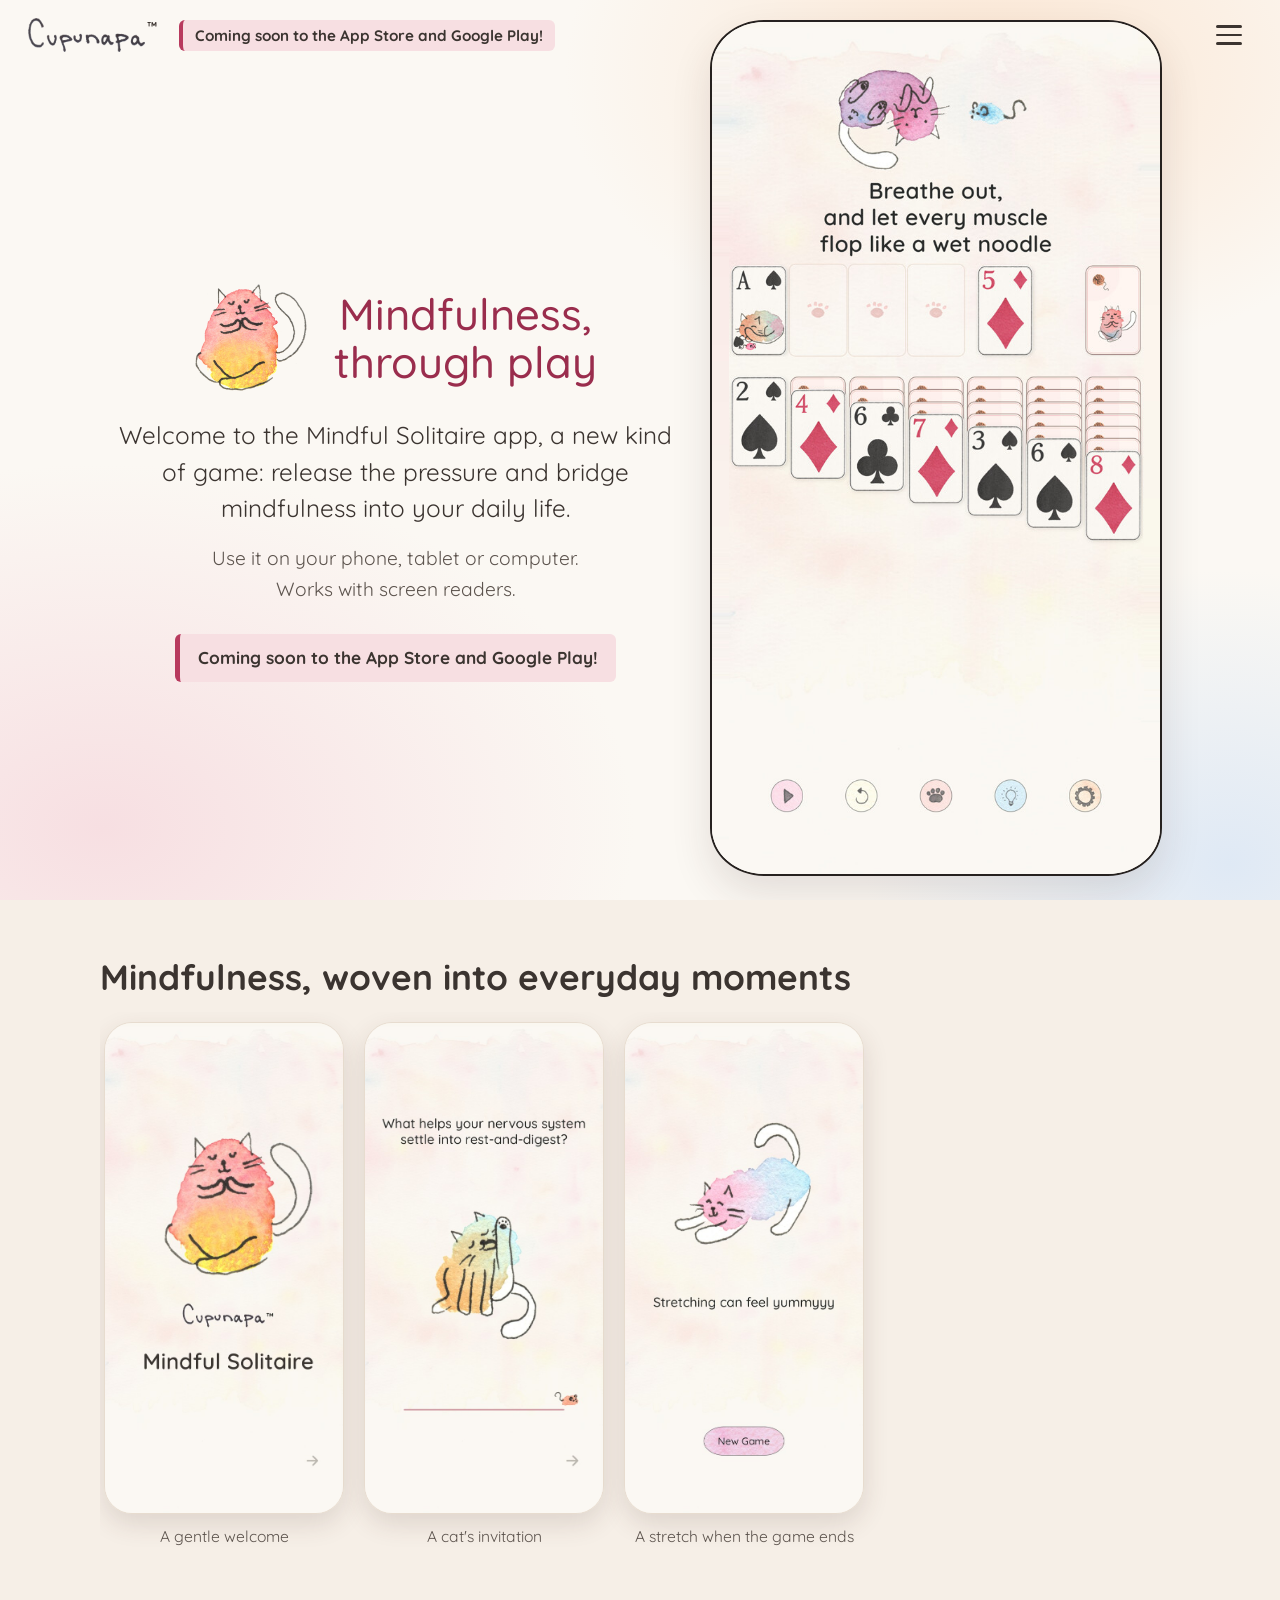
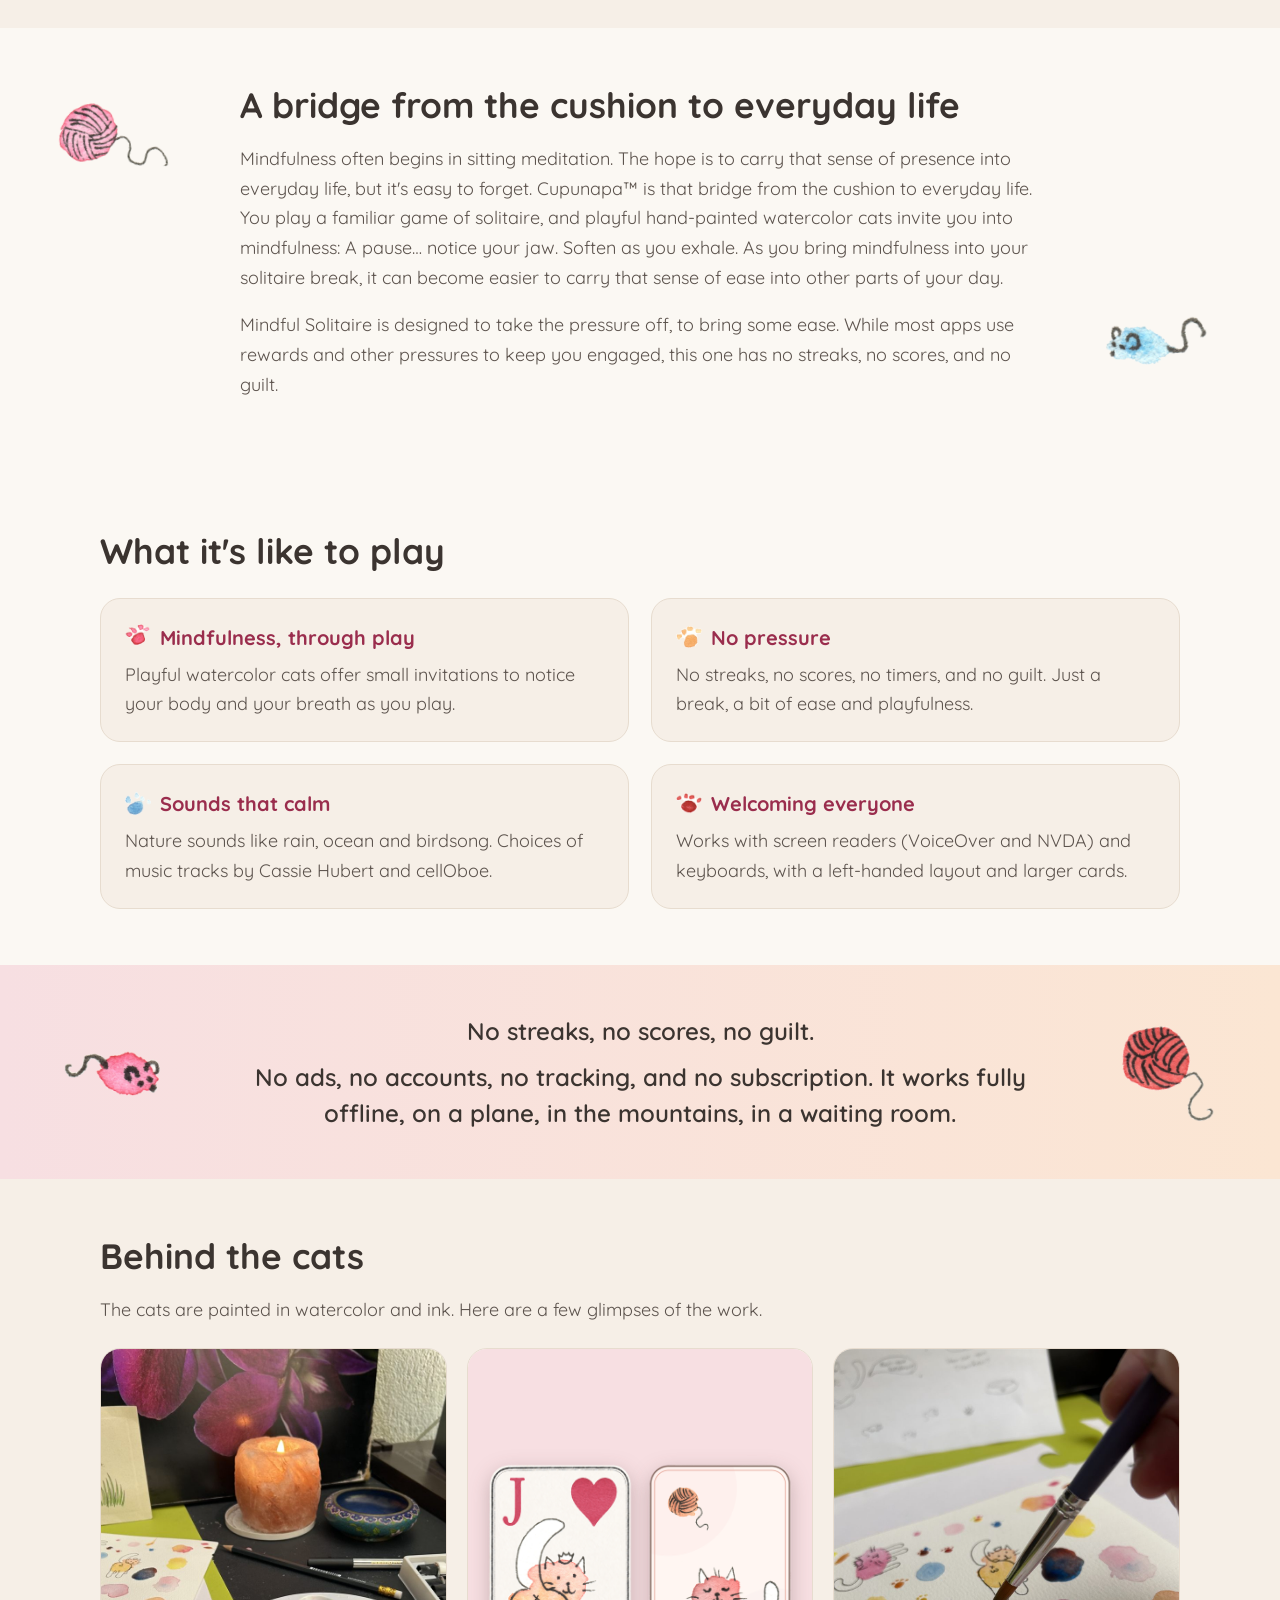
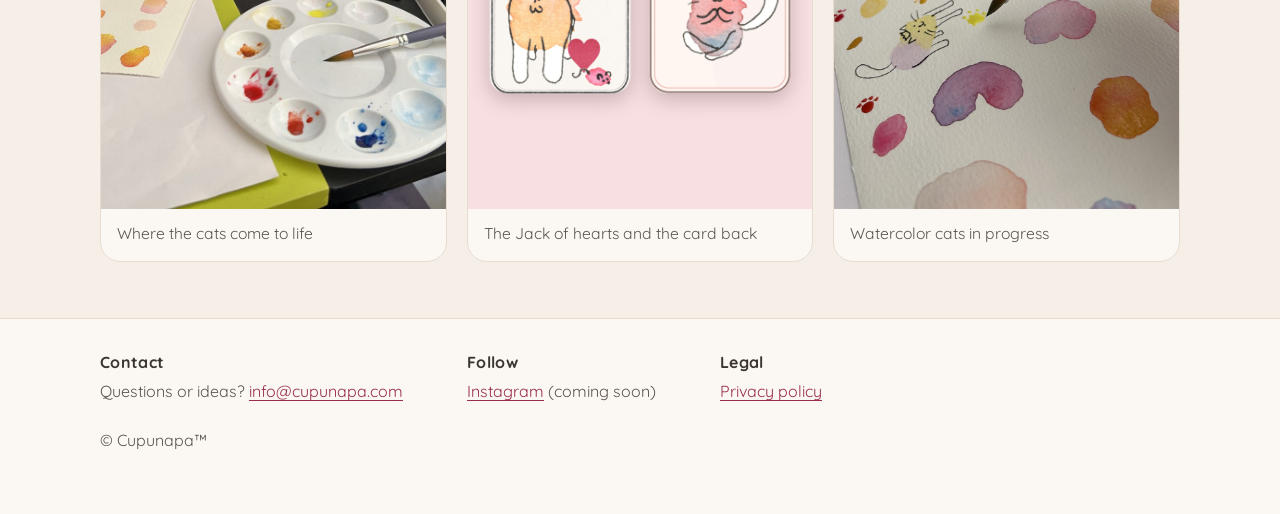
==== index.html @ 164e3d8b "Website wording: familiar solitaire, hand-painted cats, music credits (Cassie Hubert, cellOboe) Co-A" ====
<!doctype html>
<html lang="en">
<head>
<meta charset="utf-8">
<meta name="viewport" content="width=device-width, initial-scale=1">
<title>Cupunapa: Mindful Solitaire</title>
<meta name="description" content="Cupunapa is a familiar game of solitaire with no streaks, no scores, and no guilt. Playful watercolor cats invite you into a moment of mindfulness.">
<meta name="theme-color" content="#fbf8f3">
<link rel="icon" href="images/icon.png">
<link rel="stylesheet" href="style.css">
<noscript><style>.menu-btn { display: none; } .menu-panel[hidden] { display: block; position: static; box-shadow: none; border: 0; } .bar-store { opacity: 1; visibility: visible; transform: none; } .topbar { position: static; background: var(--paper); } .hero-text { padding-top: 32px; }</style></noscript>
</head>
<body>
<a class="skip" href="#main">Skip to the content</a>

<header class="topbar" id="topbar">
  <div class="bar">
    <a class="brand" href="./" aria-label="Cupunapa, home"><img src="images/logo.png" alt="" width="117" height="34"><span class="tm" aria-hidden="true">™</span></a>
    <span class="bar-store"><span class="bar-full">Coming soon to the App Store and Google Play!</span><span class="bar-short">Coming soon!</span></span>
    <div class="menu">
      <button class="menu-btn" id="menu-btn" type="button" aria-expanded="false" aria-controls="site-menu" aria-label="Menu"><span></span><span></span><span></span></button>
      <nav class="menu-panel" id="site-menu" aria-label="Main" hidden>
        <a href="./">Home</a>
        <a href="privacy.html">Privacy policy</a>
        <a href="mailto:info@cupunapa.com">Contact us</a>
        <a href="https://www.instagram.com/cupunapa">Instagram <small>(coming soon)</small></a>
      </nav>
    </div>
  </div>
</header>

<main id="main">

  <section class="hero" aria-labelledby="hero-title">
    <div class="hero-inner">
      <div class="hero-text">
        <div class="hero-title-row">
          <img class="hero-cat" src="images/hero-cat.png" width="460" height="446" alt="" aria-hidden="true">
          <h1 id="hero-title"><span class="line">Mindfulness,</span> <span class="line">through play</span></h1>
        </div>
        <p class="welcome">Welcome to the Mindful Solitaire app, a new kind of game: release the pressure and bridge mindfulness into your daily life.</p>
        <p class="also">Use it on your phone, tablet or computer.<br>Works with screen readers.</p>
        <p class="soon-note">Coming soon to the App Store and Google Play!</p>
      </div>
      <div class="hero-phone">
        <!-- decorative paw prints walking toward the phone (Dani's art); hidden on smaller screens -->
        <div class="paw-trail" aria-hidden="true">
          <img class="pw pw1" src="images/deco/paw-orange.png" alt="">
          <img class="pw pw2" src="images/deco/paw-rose.png" alt="">
          <img class="pw pw3" src="images/deco/paw-blue.png" alt="">
          <img class="pw pw4" src="images/deco/paw-yellow.png" alt="">
        </div>
        <div class="phone">
          <img src="images/screen-game.jpg" width="639" height="1216" alt="The game on a phone: a watercolor cat above the words &quot;Breathe out, and let every muscle flop like a wet noodle&quot;, with a hand of solitaire cards below.">
        </div>
      </div>
    </div>
  </section>

  <section class="shots" aria-labelledby="shots-title">
    <div class="wrap">
      <h2 id="shots-title">Mindfulness, woven into everyday moments</h2>
      <div class="shot-row" role="list">
        <figure role="listitem">
          <img src="images/screen-welcome.jpg" width="591" height="1216" loading="lazy" alt="The welcome screen: a watercolor cat sitting in a calm meditation pose above the name Cupunapa and the words Mindful Solitaire.">
          <figcaption>A gentle welcome</figcaption>
        </figure>
        <figure role="listitem">
          <img src="images/screen-invitation.jpg" width="591" height="1216" loading="lazy" alt="A watercolor cat licking its paw under the question: What helps your nervous system settle into rest-and-digest?">
          <figcaption>A cat's invitation</figcaption>
        </figure>
        <figure role="listitem">
          <img src="images/screen-stretch.jpg" width="591" height="1216" loading="lazy" alt="A watercolor cat stretching with its tail in the air, with the words: Stretching can feel yummyyy, and a New Game button.">
          <figcaption>A stretch when the game ends</figcaption>
        </figure>
      </div>
    </div>
  </section>

  <section class="bridge" aria-labelledby="bridge-title">
    <div class="wrap">
      <img class="deco deco-bridge-yarn" src="images/deco/yarn-pink.png" alt="" aria-hidden="true">
      <img class="deco deco-bridge-mouse" src="images/deco/mouse-blue.png" alt="" aria-hidden="true">
      <h2 id="bridge-title">A bridge from the cushion to everyday life</h2>
      <p>Mindfulness often begins in sitting meditation. The hope is to carry that sense of presence into everyday life, but it's easy to forget. Cupunapa™ is that bridge from the cushion to everyday life. You play a familiar game of solitaire, and playful hand-painted watercolor cats invite you into mindfulness: A pause… notice your jaw. Soften as you exhale. As you bring mindfulness into your solitaire break, it can become easier to carry that sense of ease into other parts of your day.</p>
      <p>Mindful Solitaire is designed to take the pressure off, to bring some ease. While most apps use rewards and other pressures to keep you engaged, this one has no streaks, no scores, and no guilt.</p>
    </div>
  </section>

  <section aria-labelledby="features-title">
    <div class="wrap">
      <h2 id="features-title">What it's like to play</h2>
      <div class="features">
        <div class="feature">
          <h3>Mindfulness, through play</h3>
          <p>Playful watercolor cats offer small invitations to notice your body and your breath as you play.</p>
        </div>
        <div class="feature">
          <h3>No pressure</h3>
          <p>No streaks, no scores, no timers, and no guilt. Just a break, a bit of ease and playfulness.</p>
        </div>
        <div class="feature">
          <h3>Sounds that calm</h3>
          <!-- Dani (2026-10-27): all three musicians have said yes IN WRITING to being named, so the names show; links to their bios come when the bio pages are built. -->
          <p>Nature sounds like rain, ocean and birdsong. Choices of music tracks by Cassie Hubert and cellOboe.</p>
        </div>
        <div class="feature">
          <h3>Welcoming everyone</h3>
          <p>Works with screen readers (VoiceOver and NVDA) and keyboards, with a left-handed layout and larger cards.</p>
        </div>
      </div>
    </div>
  </section>

  <!-- DRAFT for Dani's approval: Dani's own list from 2026-09-30 ("no ads, accounts, tracking or subscription. It works fully offline, on a plane, in the mountains, in a waiting room.") -->
  <section class="perks" aria-label="What you will not find">
    <img class="deco deco-perks-mouse" src="images/deco/mouse-pink.png" alt="" aria-hidden="true">
    <img class="deco deco-perks-yarn" src="images/deco/yarn-red.png" alt="" aria-hidden="true">
    <p class="perks-first">No streaks, no scores, no guilt.</p>
    <p>No ads, no accounts, no tracking, and no subscription. It works fully offline, on a plane, in the mountains, in a waiting room.</p>
  </section>

  <!-- REVIEWS: Dani decided (2026-10-27) to wait until AFTER the app launches; reviews before launch would feel odd. Keep this commented out until then. When added: exact quotes + the credit line each person chose.
       Template (do NOT publish placeholder text):
  <section class="reviews" aria-labelledby="reviews-title">
    <div class="wrap">
      <h2 id="reviews-title">What players are saying</h2>
      <figure><blockquote><p>EXACT QUOTE</p></blockquote><figcaption>CREDIT AS THE PERSON CHOSE</figcaption></figure>
    </div>
  </section>
  -->

  <section class="gallery" aria-labelledby="gallery-title">
    <div class="wrap">
      <h2 id="gallery-title">Behind the cats</h2>
      <p class="lead">The cats are painted in watercolor and ink. Here are a few glimpses of the work.</p>
      <div class="gallery-grid">
        <figure>
          <img src="images/painting-table.jpg" width="1400" height="1050" loading="lazy" alt="A painting table with a lit salt-crystal candle, a paint palette, tubes of watercolor, and a painted sheet of cats and swatches.">
          <figcaption>Where the cats come to life</figcaption>
        </figure>
        <figure>
          <div class="cards-pair">
            <img src="images/jack-of-hearts.png" width="640" height="1019" loading="lazy" alt="The Jack of hearts: a cat wearing a small crown, seen from behind, with a mouse and a heart.">
            <img src="images/card-back.png" width="640" height="1019" loading="lazy" alt="The back of the cards: a cat meditating beside a ball of yarn.">
          </div>
          <figcaption>The Jack of hearts and the card back</figcaption>
        </figure>
        <figure>
          <img src="images/painting-brush.jpg" width="1000" height="1333" loading="lazy" alt="A hand holding a paintbrush over a sheet of watercolor paper with colorful paint swatches and small ink-drawn cats.">
          <figcaption>Watercolor cats in progress</figcaption>
        </figure>
      </div>
    </div>
  </section>

</main>

<footer>
  <div class="wrap">
    <div class="cols">
      <div>
        <h2>Contact</h2>
        <ul><li>Questions or ideas? <a href="mailto:info@cupunapa.com">info@cupunapa.com</a></li></ul>
      </div>
      <div>
        <h2>Follow</h2>
        <ul><li><a href="https://www.instagram.com/cupunapa">Instagram</a> (coming soon)</li></ul>
      </div>
      <div>
        <h2>Legal</h2>
        <ul><li><a href="privacy.html">Privacy policy</a></li></ul>
      </div>
    </div>
    <p>© Cupunapa™</p>
  </div>
</footer>

<script src="site.js"></script>
</body>
</html>
---- style.css ----
/* Cupunapa website - soft watercolor look, matches the game (Quicksand, cream paper, rose accents). */
@font-face { font-family: "Quicksand"; src: url("fonts/quicksand-latin.woff2") format("woff2"); font-weight: 300 700; font-display: swap; }

:root {
  --paper: #fbf8f3;
  --paper-2: #f6efe7;
  --ink: #3b3430;
  --ink-soft: #5d544e;
  --rose: #b83a5e;
  --rose-deep: #9a2d4d;
  --blush: #f7dfe2;
  --peach: #fbe6d3;
  --sky: #dfe9f5;
  --line: #e7dccf;
  --bezel: #26211f;
}
@media (prefers-color-scheme: dark) {
  :root {
    --paper: #231f1d;
    --paper-2: #2c2724;
    --ink: #f3ebe4;
    --ink-soft: #cfc3b9;
    --rose: #f08aa6;
    --rose-deep: #f6a9bd;
    --blush: #3a2a2f;
    --peach: #3a2f27;
    --sky: #26303c;
    --line: #443b36;
    --bezel: #0f0d0c;
  }
}

* { box-sizing: border-box; }
html { scroll-behavior: smooth; }
body {
  margin: 0; background: var(--paper); color: var(--ink);
  font-family: "Quicksand", system-ui, -apple-system, "Segoe UI", sans-serif;
  font-size: 1.125rem; line-height: 1.65;
}
img { max-width: 100%; height: auto; display: block; }
a { color: var(--rose-deep); text-underline-offset: 3px; }
a:hover { color: var(--rose); }
:focus-visible { outline: 3px solid var(--rose); outline-offset: 3px; border-radius: 6px; }

.skip { position: absolute; left: -999px; top: 8px; background: var(--ink); color: var(--paper); padding: 8px 14px; border-radius: 8px; z-index: 40; }
.skip:focus { left: 8px; }

.wrap { width: min(1080px, 100% - 32px); margin-inline: auto; }

/* ---------- top bar: transparent at first, cream once the page is scrolled or the menu is open ---------- */
.topbar { position: fixed; inset: 0 0 auto 0; z-index: 30; background: transparent; border-bottom: 1px solid transparent; transition: background-color .25s ease, border-color .25s ease; }
.topbar.solid { background: var(--paper); border-bottom-color: var(--line); }
.topbar .bar { display: flex; align-items: center; gap: 14px; width: calc(100% - 56px); margin-inline: auto; padding: 12px 0; }   /* full width: the logo sits in the top-left corner and the menu in the top-right corner, like Lake */
.brand { display: inline-flex; align-items: flex-start; gap: 2px; text-decoration: none; color: var(--ink); }
.brand img { height: 34px; width: auto; }
.brand .tm { font-size: .8rem; line-height: 1; margin-top: 2px; font-weight: 600; }
@media (prefers-color-scheme: dark) { .brand img { filter: invert(1) brightness(1.15); } }

/* the "App Store" note that appears next to the logo once someone scrolls. A plain label (not a button) until launch,
   then it becomes the real App Store link. Soft rose background, dark readable text, square-ish corners, no hover. */
.bar-store { margin-left: 8px; padding: 6px 12px; border-radius: 6px; border-left: 4px solid var(--rose); background: var(--blush); color: var(--ink); font-size: .95rem; font-weight: 700; line-height: 1.25; white-space: nowrap; cursor: default; opacity: 0; visibility: hidden; transform: translateY(-4px); transition: opacity .25s ease, transform .25s ease, visibility .25s; }
.topbar.scrolled .bar-store { opacity: 1; visibility: visible; transform: none; }

/* three-lines menu, top right */
.menu { margin-left: auto; position: relative; }
.menu-btn { width: 46px; height: 46px; border: 0; border-radius: 12px; background: transparent; color: var(--ink); cursor: pointer; display: grid; place-content: center; gap: 6px; }
.menu-btn:hover { background: var(--blush); }
.menu-btn span { display: block; width: 26px; height: 2.5px; border-radius: 2px; background: currentColor; transition: transform .2s ease, opacity .2s ease; }
.menu-btn[aria-expanded="true"] span:nth-child(1) { transform: translateY(8.5px) rotate(45deg); }
.menu-btn[aria-expanded="true"] span:nth-child(2) { opacity: 0; }
.menu-btn[aria-expanded="true"] span:nth-child(3) { transform: translateY(-8.5px) rotate(-45deg); }
.menu-panel { position: absolute; right: 0; top: calc(100% + 8px); min-width: 230px; background: var(--paper); border: 1px solid var(--line); border-radius: 16px; padding: 8px; box-shadow: 0 14px 34px rgba(60, 40, 30, .18); }
.menu-panel[hidden] { display: none; }
.menu-panel a { display: block; padding: 10px 14px; border-radius: 10px; color: var(--ink); text-decoration: none; font-weight: 600; }
.menu-panel a:hover { background: var(--blush); }
.menu-panel a small { font-weight: 500; color: var(--ink-soft); }

/* ---------- hero: fills the first screen; the tall phone runs off the bottom edge ---------- */
.hero { position: relative; height: 100vh; height: 100svh; min-height: 640px; overflow: hidden; padding: 0;
  background:
    radial-gradient(620px 420px at 78% 8%, var(--peach), transparent 70%),
    radial-gradient(760px 520px at 8% 92%, var(--blush), transparent 70%),
    radial-gradient(520px 420px at 96% 96%, var(--sky), transparent 70%),
    var(--paper); }
/* the text + phone group sits nearer the middle of the page (Dani 2026-10-27: the text felt squashed to the left edge); the phone is centred in the space to the right of the text */
/* Layout (Dani 2026-10-27: a big blank spot in the middle; phone too close to the menu): the text column is WIDER and fixed; the grid ends exactly at the left edge of the three-lines menu button (28px page margin + 46px button = 74px), and the phone is centred in the leftover space, so it is evenly centred between the end of the text and the menu. */
/* Dani 2026-10-27: only 1 cm between the text and the phone, and the pair pushed to the middle with EQUAL space to the left and right edges of the page (flex + justify-content:center). 80px of side padding keeps the phone clear of the menu button. The text column hugs its words (fit-content) so the 1 cm is measured from the visible text. */
.hero-inner { height: 100%; display: flex; justify-content: center; align-items: flex-start; gap: 1cm; padding-inline: 92px; }
.hero-text { align-self: center; padding: 120px 0 56px; width: fit-content; max-width: clamp(380px, 44vw, 700px); flex: 0 1 auto; text-align: center; }
.hero h1 { font-size: clamp(1.8rem, 3.4vw, 3.7rem); line-height: 1.1; margin: 0; font-weight: 500; letter-spacing: 0; color: var(--rose-deep); }
.hero h1 .line { display: block; }
.hero .welcome { font-size: clamp(1.2rem, 1.9vw, 1.7rem); line-height: 1.5; color: var(--ink); margin: 0 0 16px; }
.hero .also { font-size: clamp(1.1rem, 1.5vw, 1.4rem); color: var(--ink-soft); margin: 0 0 28px; }
/* "Coming soon": a label, not a button (same rose family, but dark readable text, a rose bar on the left, square-ish corners, no hover) */
.soon-note { display: inline-block; margin: 0; padding: 12px 18px; border-radius: 6px; border-left: 5px solid var(--rose); background: var(--blush); color: var(--ink); font-size: 1.08rem; font-weight: 700; line-height: 1.4; cursor: default; }

/* phone frame */
/* the WHOLE phone (border and all) sits about half a centimetre (20px) from the top of the screen: its width is worked out from the screen height so it never gets cut off (the screenshots have their status bar cropped off, so a phone frame is about 1.98x as tall as wide) */
.hero-phone { padding-top: 20px; flex: none; }
/* Dani 2026-10-28: calmer - the thick black phone bezel is now just a THIN black line (2px) around the screenshot, with a soft light shadow. The hero screenshot is 639x1216 (ratio 1.903; it has 24px of extra background on each side so the cards have breathing room), so width = (screen height - 48px) / 2.0575 + 4px of border. */
.phone { width: min(540px, calc((100vh - 48px) / 1.903 + 4px), 40vw); width: min(540px, calc((100svh - 48px) / 1.903 + 4px), 40vw); border: 2px solid var(--bezel); border-radius: 12% / 5.6%; overflow: hidden; background: var(--paper); box-shadow: 0 18px 40px rgba(60, 35, 30, .12); }
.phone img { display: block; width: 100%; height: auto; border-radius: 0; background: var(--paper); }

/* bridge section: heading + the two description paragraphs */
.bridge .wrap { max-width: 800px; }
.bridge p { color: var(--ink-soft); }

/* the "no ads, no accounts..." band */
.perks { padding: 40px 0; background: linear-gradient(90deg, var(--blush), var(--peach)); }
.perks p { margin: 0; max-width: 920px; margin-inline: auto; padding-inline: 16px; text-align: center; font-size: clamp(1.15rem, 2.2vw, 1.5rem); line-height: 1.5; font-weight: 600; color: var(--ink); }

section { padding: 56px 0; }
h2 { font-size: clamp(1.6rem, 3.4vw, 2.2rem); line-height: 1.2; margin: 0 0 14px; }
.lead { color: var(--ink-soft); max-width: 62ch; }

/* screenshot row */
.shots { background: var(--paper-2); }
.shot-row { display: flex; gap: 20px; overflow-x: auto; padding: 10px 4px 22px; scroll-snap-type: x mandatory; }
.shot-row figure { margin: 0; flex: 0 0 auto; width: min(240px, 62vw); scroll-snap-align: start; }
.shot-row img { border-radius: 28px; border: 1px solid var(--line); box-shadow: 0 10px 26px rgba(80, 50, 40, .14); }
.shot-row figcaption { margin-top: 10px; font-size: .98rem; color: var(--ink-soft); text-align: center; }

/* feature blocks */
.features { display: grid; grid-template-columns: repeat(2, 1fr); gap: 22px; margin-top: 26px; }
.feature { background: var(--paper-2); border: 1px solid var(--line); border-radius: 20px; padding: 22px 24px; }
.feature h3 { margin: 0 0 6px; font-size: 1.25rem; color: var(--rose-deep); }
.feature p { margin: 0; color: var(--ink-soft); }

/* art gallery */
.gallery { background: var(--paper-2); }
.gallery-grid { display: grid; grid-template-columns: repeat(3, 1fr); gap: 20px; margin-top: 24px; align-items: stretch; }
.gallery-grid figure { margin: 0; border-radius: 20px; overflow: hidden; border: 1px solid var(--line); background: var(--paper); display: flex; flex-direction: column; }
.gallery-grid img { width: 100%; height: 100%; object-fit: cover; flex: 1; min-height: 0; }
.gallery-grid .cards-pair { display: flex; gap: 12px; align-items: center; justify-content: center; padding: 18px; flex: 1; background: var(--blush); }
.gallery-grid .cards-pair img { width: 46%; height: auto; border-radius: 0; filter: drop-shadow(0 6px 10px rgba(60, 30, 30, .25)); }
.gallery-grid figcaption { padding: 12px 16px 14px; font-size: .98rem; color: var(--ink-soft); }

/* footer */
footer { border-top: 1px solid var(--line); padding: 34px 0 44px; font-size: 1rem; color: var(--ink-soft); }
footer .cols { display: flex; flex-wrap: wrap; gap: 32px 64px; margin-bottom: 20px; }
footer h2 { font-size: 1rem; margin: 0 0 6px; color: var(--ink); letter-spacing: .02em; }
footer ul { list-style: none; margin: 0; padding: 0; }
footer li { margin: 3px 0; }

/* privacy page */
.doc { max-width: 760px; padding: 110px 0 64px; }
.doc h1 { font-size: clamp(2rem, 4.5vw, 2.7rem); margin: 0 0 4px; line-height: 1.15; }
.doc h2 { font-size: 1.35rem; margin: 30px 0 8px; color: var(--rose-deep); }
.doc p, .doc li { color: var(--ink-soft); }
.doc ul { padding-left: 1.2em; }
.doc .updated { color: var(--ink-soft); margin: 0 0 20px; }
.doc .short { background: var(--blush); border-radius: 16px; padding: 14px 20px; color: var(--ink); }

@media (max-width: 920px) {
  .hero { height: auto; min-height: 100vh; min-height: 100svh; }
  .hero-inner { display: block; padding-inline: 0; margin: 0 24px; height: auto; }
  .hero-text { padding: 96px 0 28px; width: auto; max-width: none; }
  .hero-phone { padding: 0 0 32px; display: flex; justify-content: center; }
  .phone { width: min(300px, 78vw); }
  .features { grid-template-columns: 1fr; }
  .gallery-grid { grid-template-columns: 1fr; }
  .gallery-grid > figure > img { max-height: 380px; }
  section { padding: 40px 0; }
}
@media (max-width: 520px) {
  .bar-store { font-size: .82rem; padding: 6px 10px; }
  .brand img { height: 30px; }
}
@media (prefers-reduced-motion: reduce) {
  html { scroll-behavior: auto; }
  .topbar, .bar-store, .menu-btn span { transition: none; }
}

/* ---------- decorations: Dani's own paw / mouse / yarn art, placed in the EMPTY spaces (never over text; hidden where there is no room) ---------- */
main, footer { overflow-x: clip; }
.deco { position: absolute; pointer-events: none; user-select: none; height: auto; }
@media (prefers-color-scheme: dark) { .deco, .pw { opacity: .88; } }

/* hero: paw prints walking toward the phone, in the gap between the text and the phone */
.hero-phone { position: relative; }
.paw-trail { position: absolute; left: 100%; margin-left: 16px; top: 22%; bottom: 14%; width: 84px; pointer-events: none; }   /* moved to the RIGHT of the phone: the gap on its left is now only 1 cm, so the paws walk in the open space beside the phone's right edge */
.pw { position: absolute; width: 42px; height: auto; user-select: none; }
.pw1 { left: 4px;  top: 78%; transform: rotate(-18deg); }
.pw2 { left: 40px; top: 58%; transform: rotate(-8deg); }
.pw3 { left: 2px;  top: 38%; transform: rotate(-22deg); }
.pw4 { left: 38px; top: 18%; transform: rotate(-6deg); }
@media (max-width: 1360px) { .paw-trail { display: none; } }

/* bridge section: a yarn ball on the left and a mouse on the right, in the side margins */
.bridge .wrap { position: relative; }
.deco-bridge-yarn  { width: 120px; left: -190px;  top: 8px;     transform: rotate(-8deg); }
.deco-bridge-mouse { width: 120px; right: -185px; bottom: 24px; transform: scaleX(-1) rotate(4deg); }
@media (max-width: 1260px) { .deco-bridge-yarn, .deco-bridge-mouse { display: none; } }

/* feature cards: a different paw print beside each title */
.feature h3::before { content: ""; display: inline-block; width: 26px; height: 26px; margin-right: 9px; vertical-align: -5px; background-position: center; background-size: contain; background-repeat: no-repeat; }
.feature:nth-child(1) h3::before { background-image: url("images/deco/paw-rose.png"); }
.feature:nth-child(2) h3::before { background-image: url("images/deco/paw-orange.png"); }
.feature:nth-child(3) h3::before { background-image: url("images/deco/paw-blue.png"); }
.feature:nth-child(4) h3::before { background-image: url("images/deco/paw-red.png"); }

/* the "no ads, no accounts..." band: a mouse on the left chasing a ball of yarn on the right, text in the middle */
.perks { position: relative; overflow: hidden; padding: 48px 0; }
.deco-perks-mouse { width: 112px; left: 5%;  top: 50%; transform: translateY(-50%); }
.deco-perks-yarn  { width: 120px; right: 4%; top: 50%; transform: translateY(-50%) rotate(8deg); }
@media (max-width: 960px) { .deco-perks-mouse, .deco-perks-yarn { display: none; } }

footer .wrap { position: relative; }

/* privacy page: a yarn ball by the title and a mouse near the end (wide screens only) */
.doc { position: relative; }
.doc { overflow-x: visible; }   /* the privacy page's main IS the narrow column, so its decorations must be allowed to sit in the side margins */
/* keep the "no ads..." sentence clear of the mouse and the yarn on mid-size screens */
@media (min-width: 961px) { .perks p { max-width: none; width: min(860px, calc(100% - 10vw - 320px)); padding-inline: 0; } }

/* the welcome-screen cat sits to the LEFT of the big headline, which moves right to make room (Dani 2026-10-27) */
.hero-title-row { display: flex; align-items: center; justify-content: center; gap: clamp(14px, 2vw, 30px); margin: 0 0 24px; }
.hero-cat { flex: none; width: clamp(72px, 9vw, 160px); height: auto; user-select: none; pointer-events: none; }
.hero .welcome, .hero .also { text-wrap: pretty; }   /* avoids a one-word last line without narrowing the text box */
.hero-title-row { width: fit-content; max-width: 100%; margin-inline: auto; }   /* the headline row hugs its content so the text column can hug it */

/* the strip label next to the logo: the full sentence on wider screens, a short "Coming soon!" on narrow ones so it never crowds the menu button */
.bar-short { display: none; }
@media (max-width: 760px) { .bar-full { display: none; } .bar-short { display: inline; } }

/* privacy page: the yarn sits right beside the title block (vertically centred on its three lines); the mouse sits right beside the "Contact" heading (Dani 2026-10-28) */
.doc-head { display: flex; align-items: center; gap: clamp(16px, 3vw, 34px); }
.doc-head h1 { margin: 0 0 4px; }
.doc-yarn { flex: none; width: clamp(72px, 9vw, 110px); height: auto; transform: rotate(8deg); user-select: none; pointer-events: none; }
.doc-contact { display: flex; align-items: center; gap: 14px; margin: 30px 0 8px; }
.doc-contact h2 { margin: 0; }
.doc-mouse { flex: none; width: 92px; height: auto; user-select: none; pointer-events: none; }
.perks .perks-first { margin-bottom: 10px; }
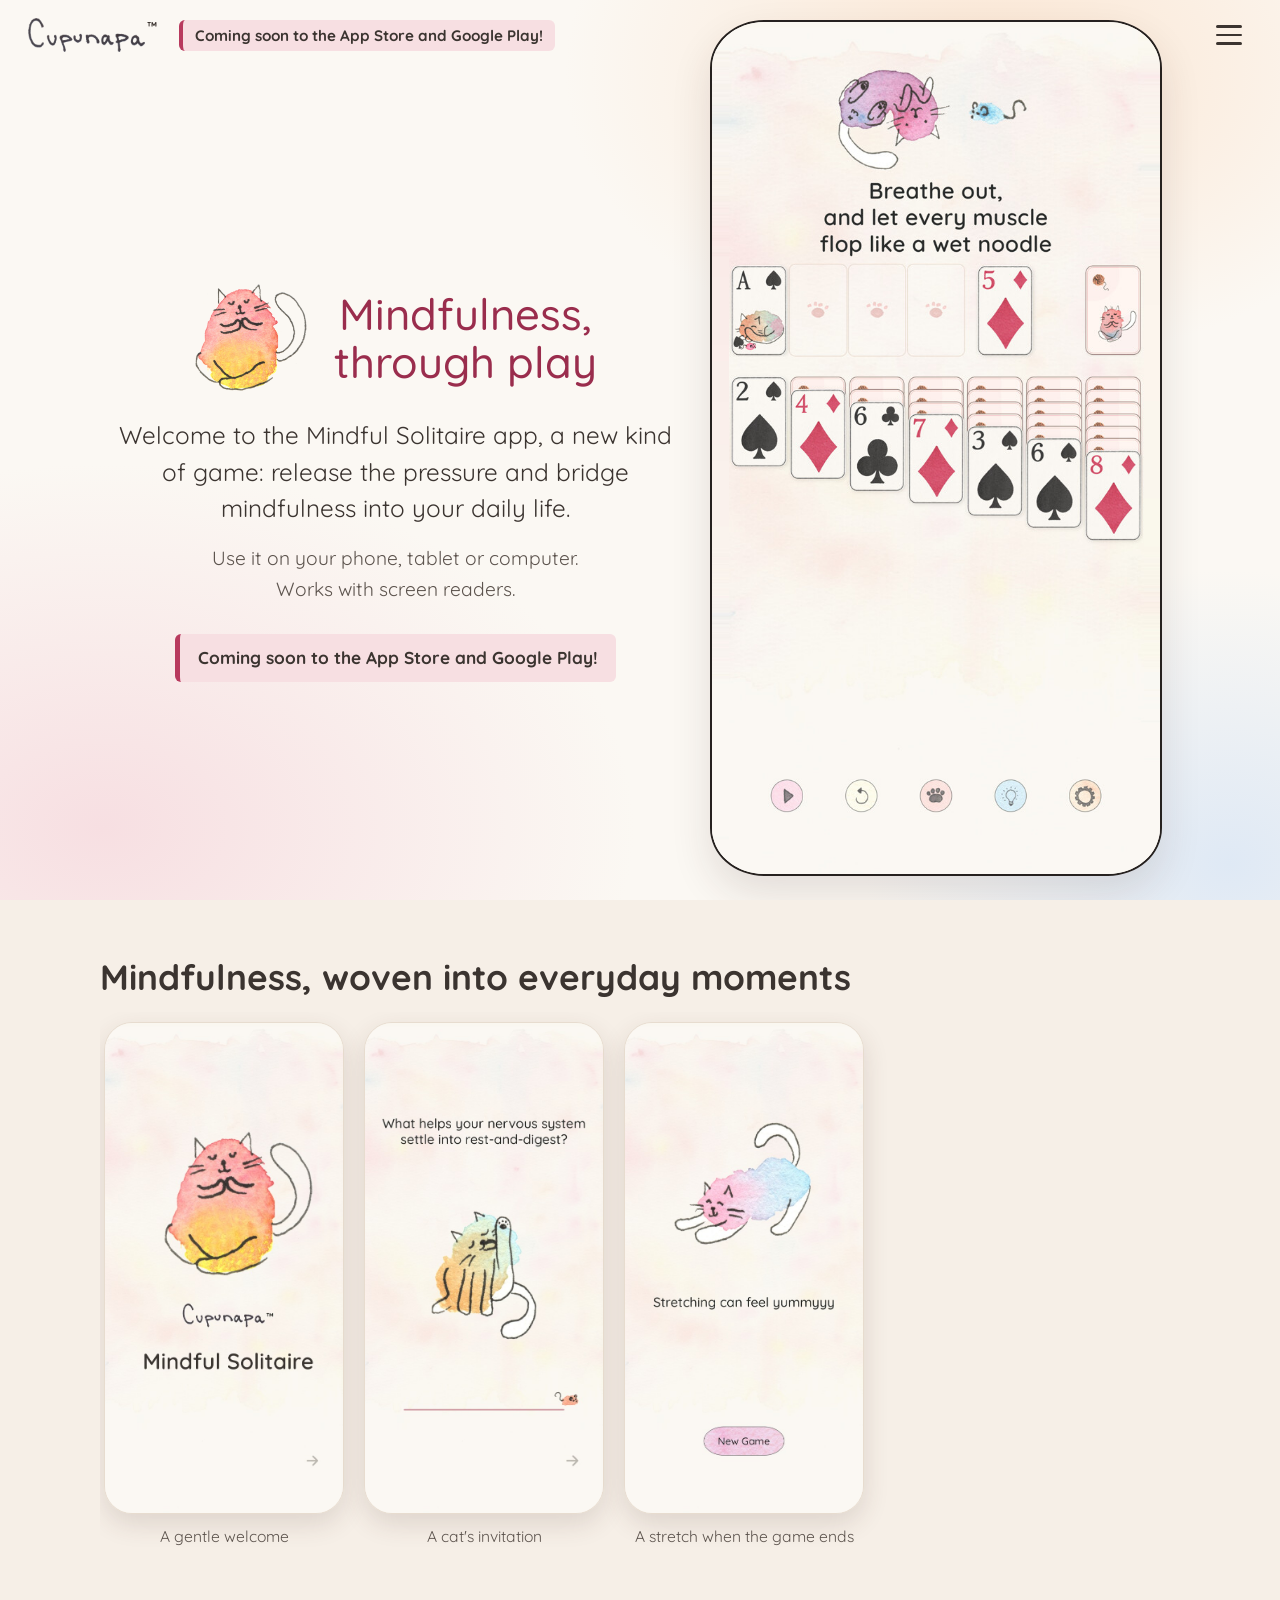
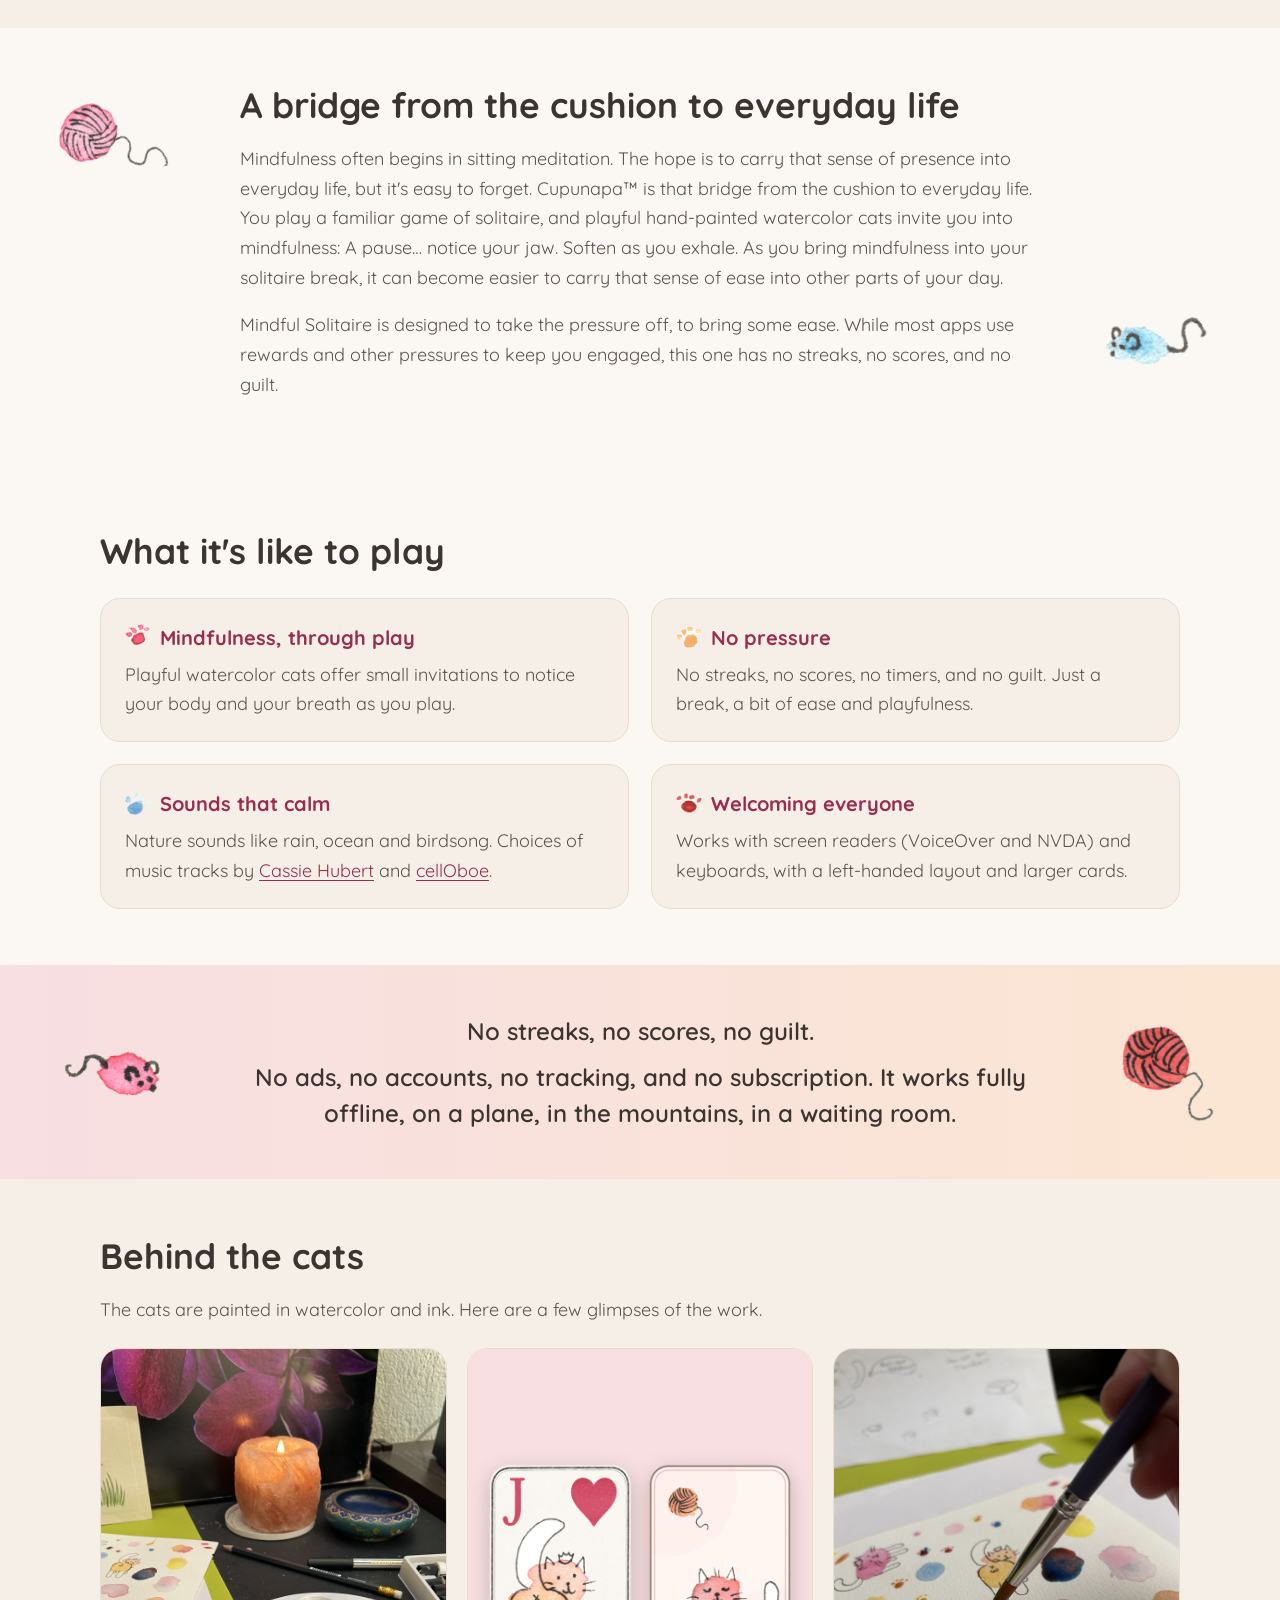
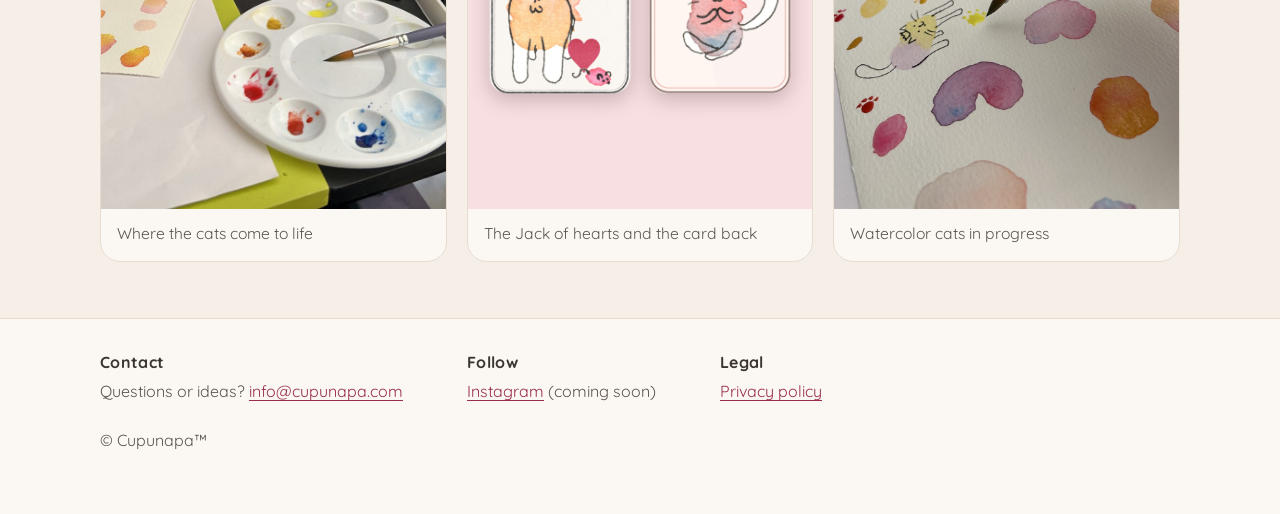
==== commit 28753259: "Website: musician names link to their Facebook pages Co-Authored-By: Claude Sonnet 5.5 <noreply@anth" ====
--- a/index.html
+++ b/index.html
@@ -102,7 +102,7 @@
         <div class="feature">
           <h3>Sounds that calm</h3>
           <!-- Dani (2026-10-27): all three musicians have said yes IN WRITING to being named, so the names show; links to their bios come when the bio pages are built. -->
-          <p>Nature sounds like rain, ocean and birdsong. Choices of music tracks by Cassie Hubert and cellOboe.</p>
+          <p>Nature sounds like rain, ocean and birdsong. Choices of music tracks by <a href="https://www.facebook.com/creativeperformermum">Cassie Hubert</a> and <a href="https://www.facebook.com/share/1CKNkgpnJr/">cellOboe</a>.</p>
         </div>
         <div class="feature">
           <h3>Welcoming everyone</h3>
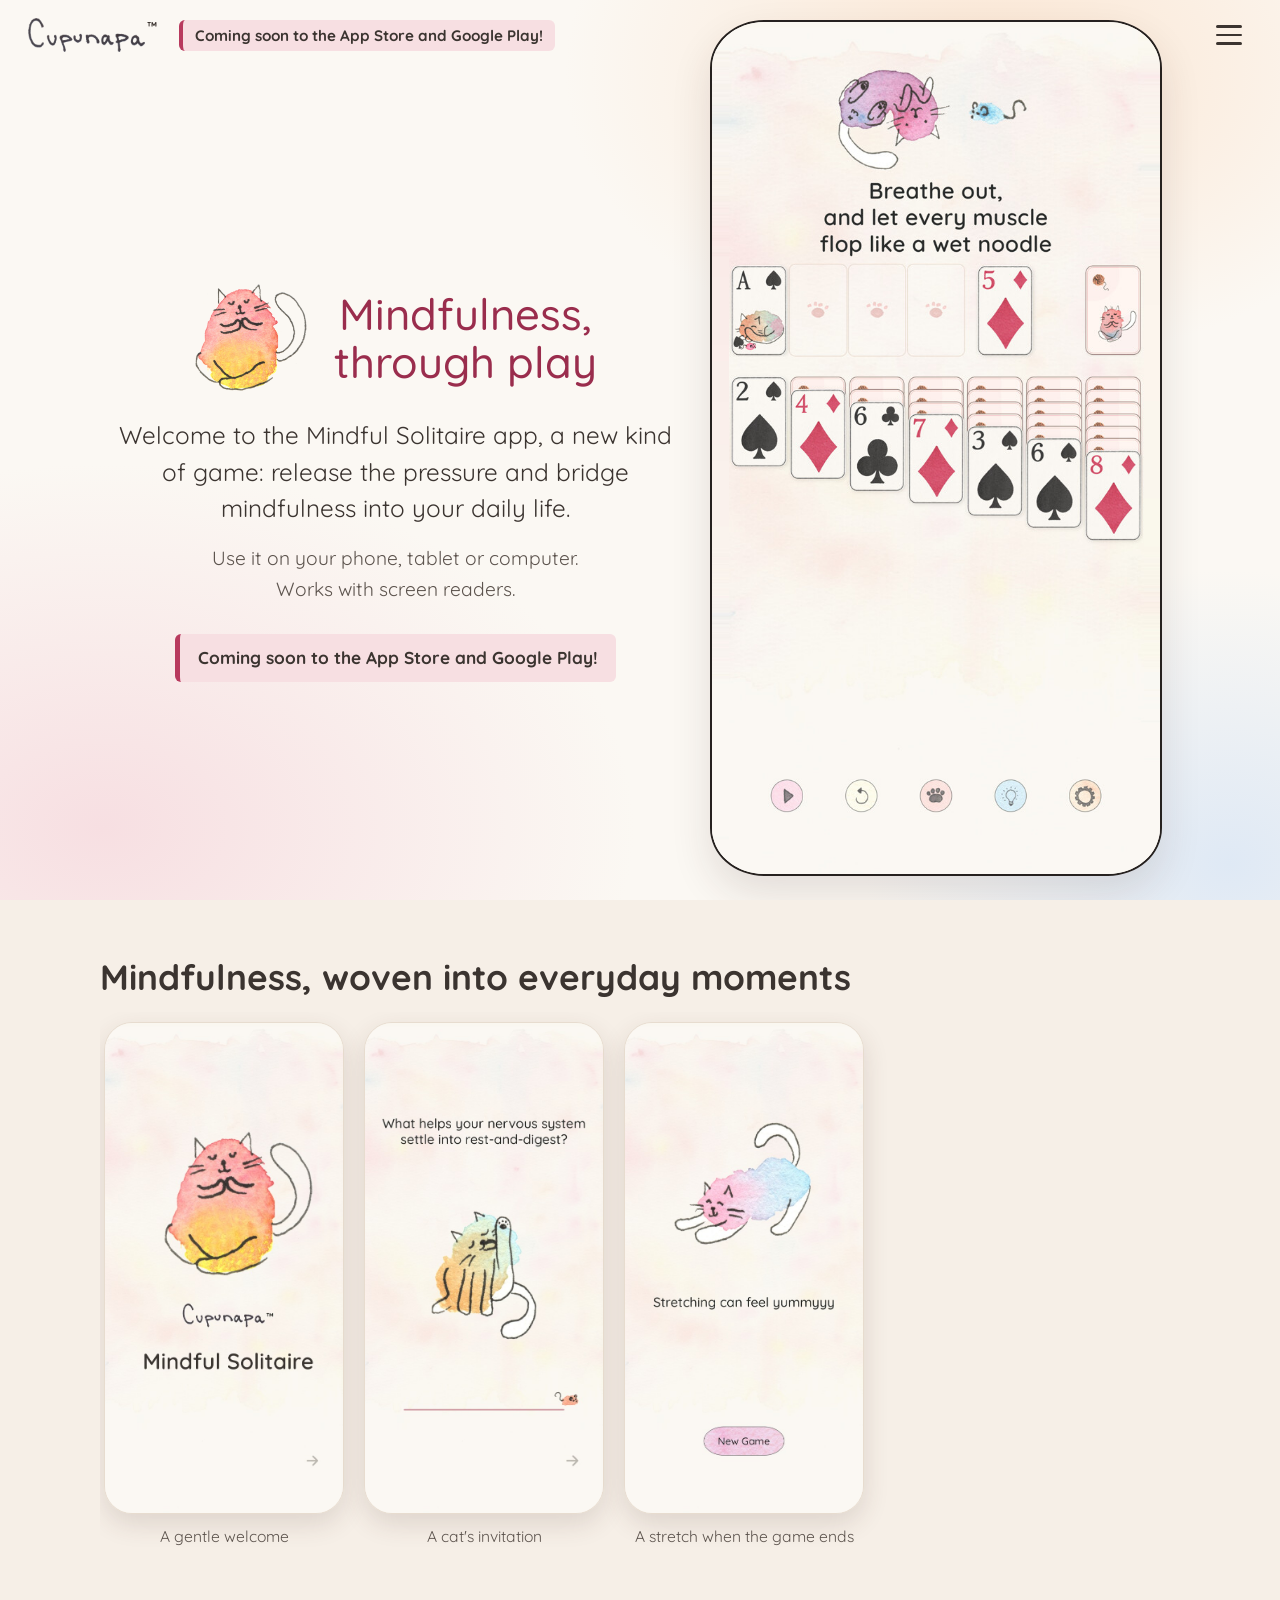
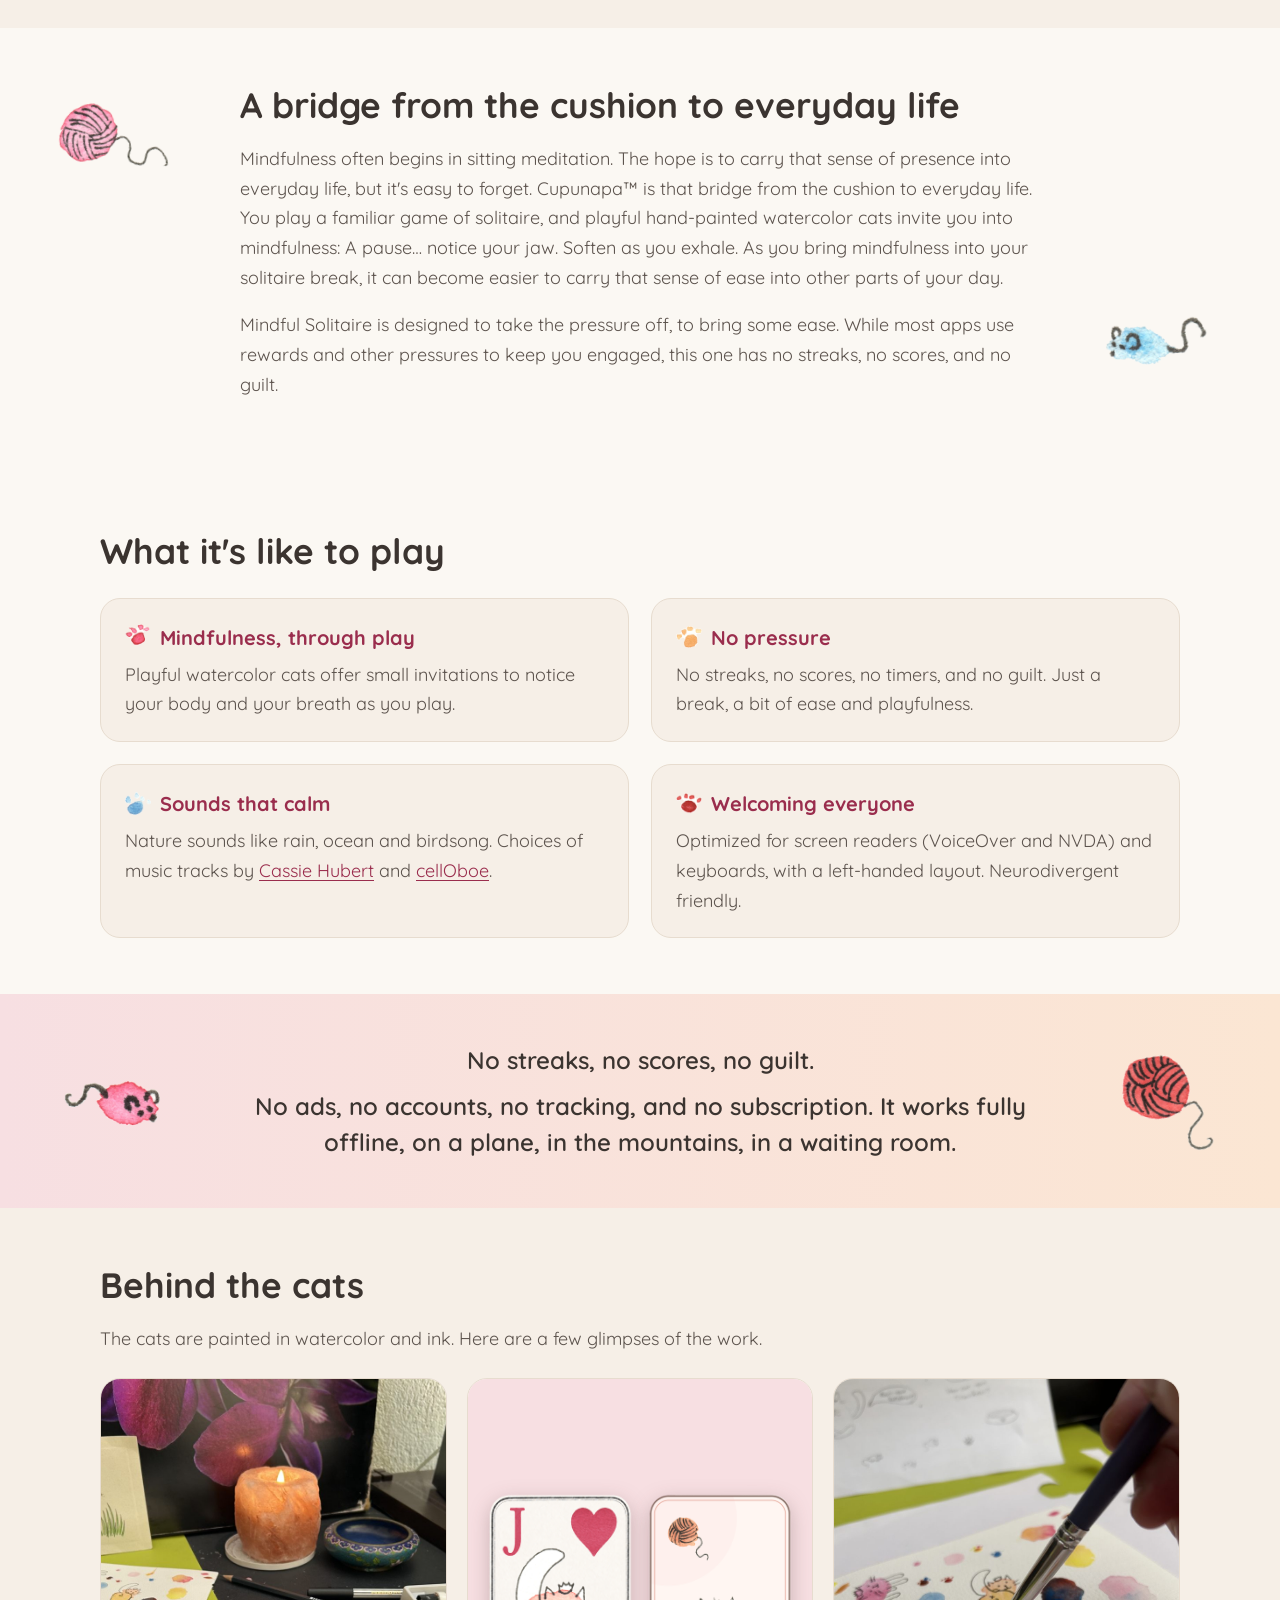
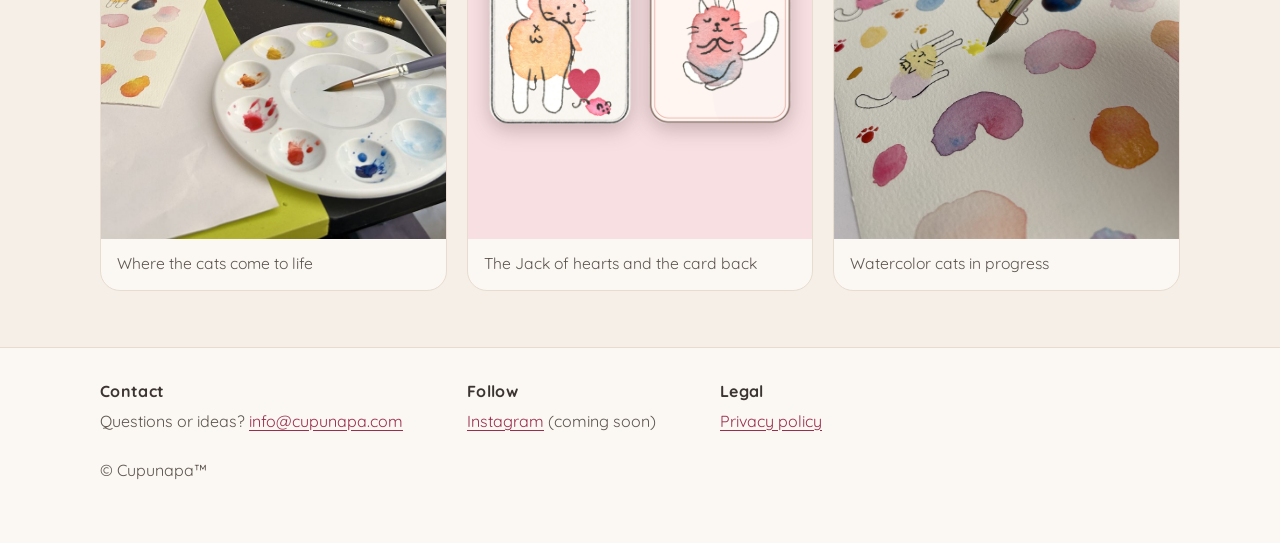
==== commit ff74cace: "Website: accessibility sentence without 'larger cards'; Optimized for screen readers; Neurodivergent" ====
--- a/index.html
+++ b/index.html
@@ -70,7 +70,7 @@
           <figcaption>A cat's invitation</figcaption>
         </figure>
         <figure role="listitem">
-          <img src="images/screen-stretch.jpg" width="591" height="1216" loading="lazy" alt="A watercolor cat stretching with its tail in the air, with the words: Stretching can feel yummyyy, and a New Game button.">
+          <img src="images/screen-stretch.jpg" width="591" height="1216" loading="lazy" alt="A watercolor cat stretching with its tail in the air, with the words: Stretching can feel yummee, and a New Game button.">
           <figcaption>A stretch when the game ends</figcaption>
         </figure>
       </div>
@@ -106,7 +106,7 @@
         </div>
         <div class="feature">
           <h3>Welcoming everyone</h3>
-          <p>Works with screen readers (VoiceOver and NVDA) and keyboards, with a left-handed layout and larger cards.</p>
+          <p>Optimized for screen readers (VoiceOver and NVDA) and keyboards, with a left-handed layout. Neurodivergent friendly.</p>
         </div>
       </div>
     </div>
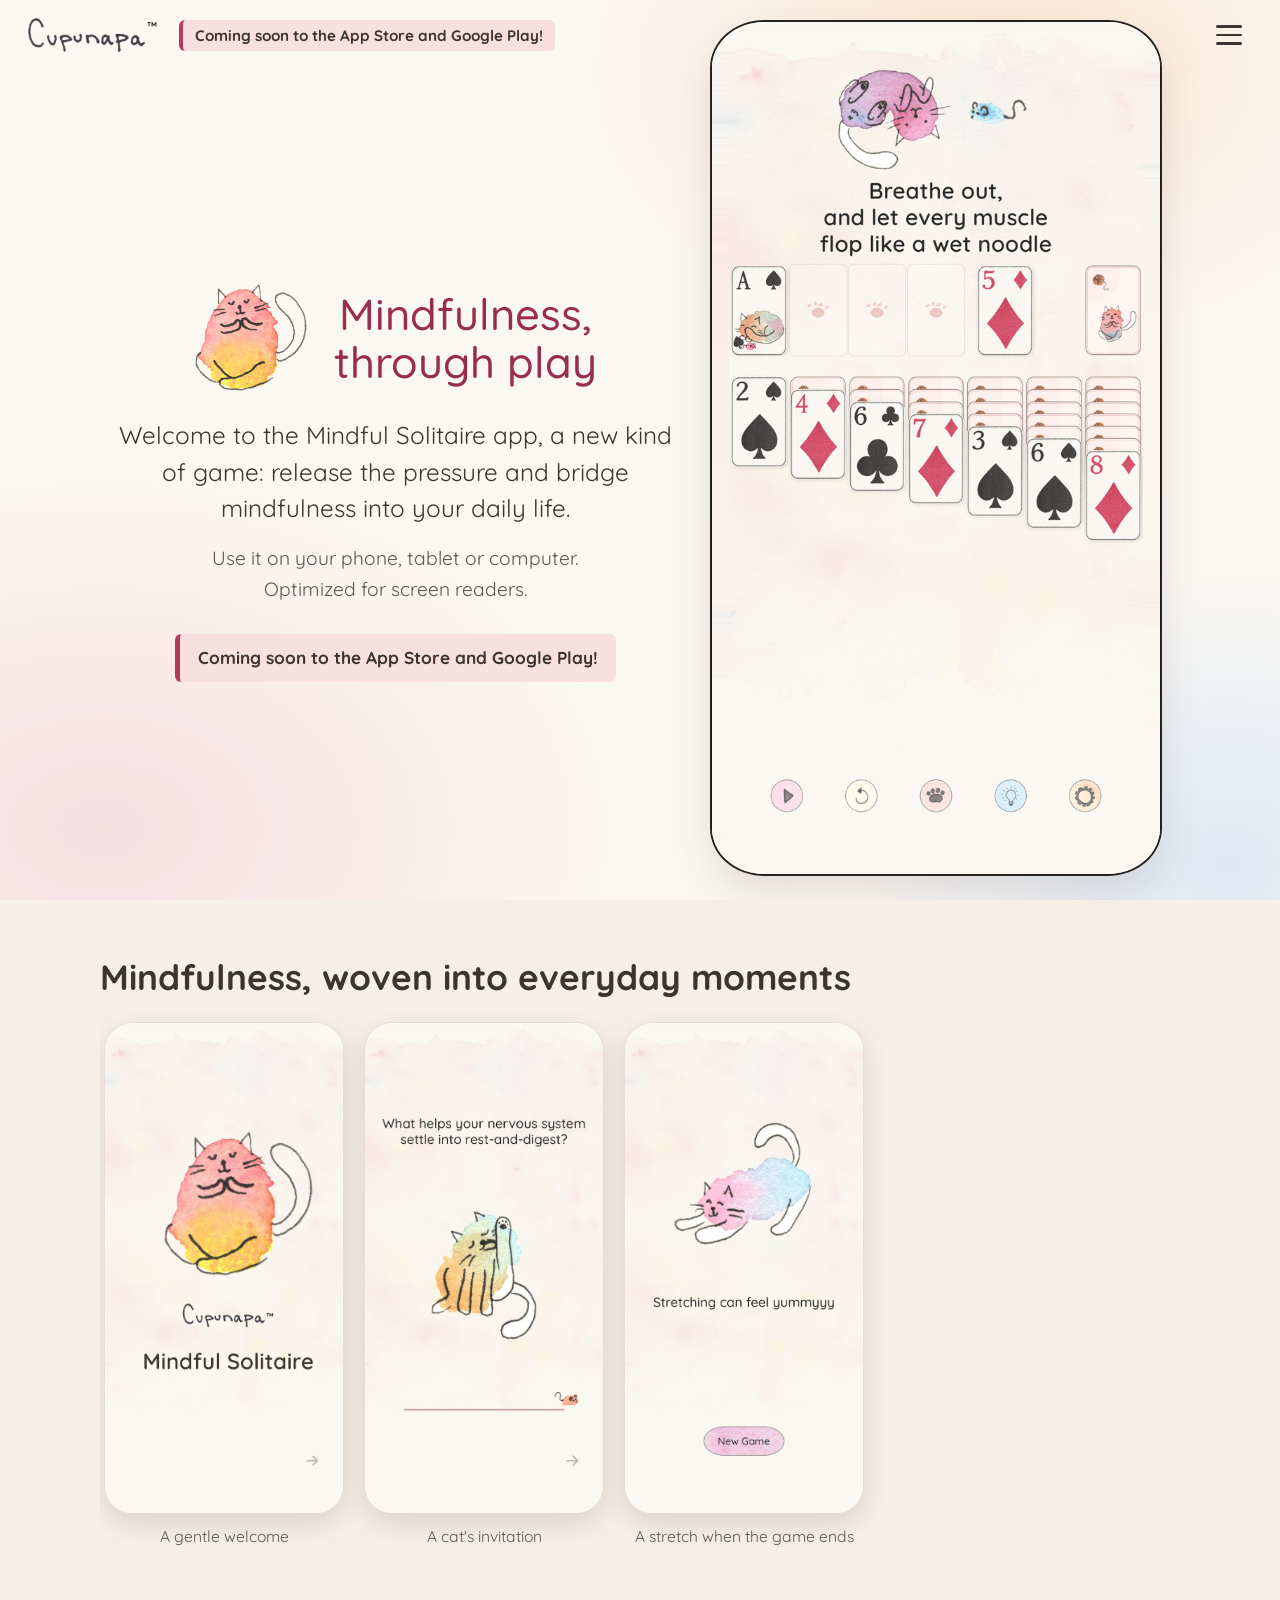
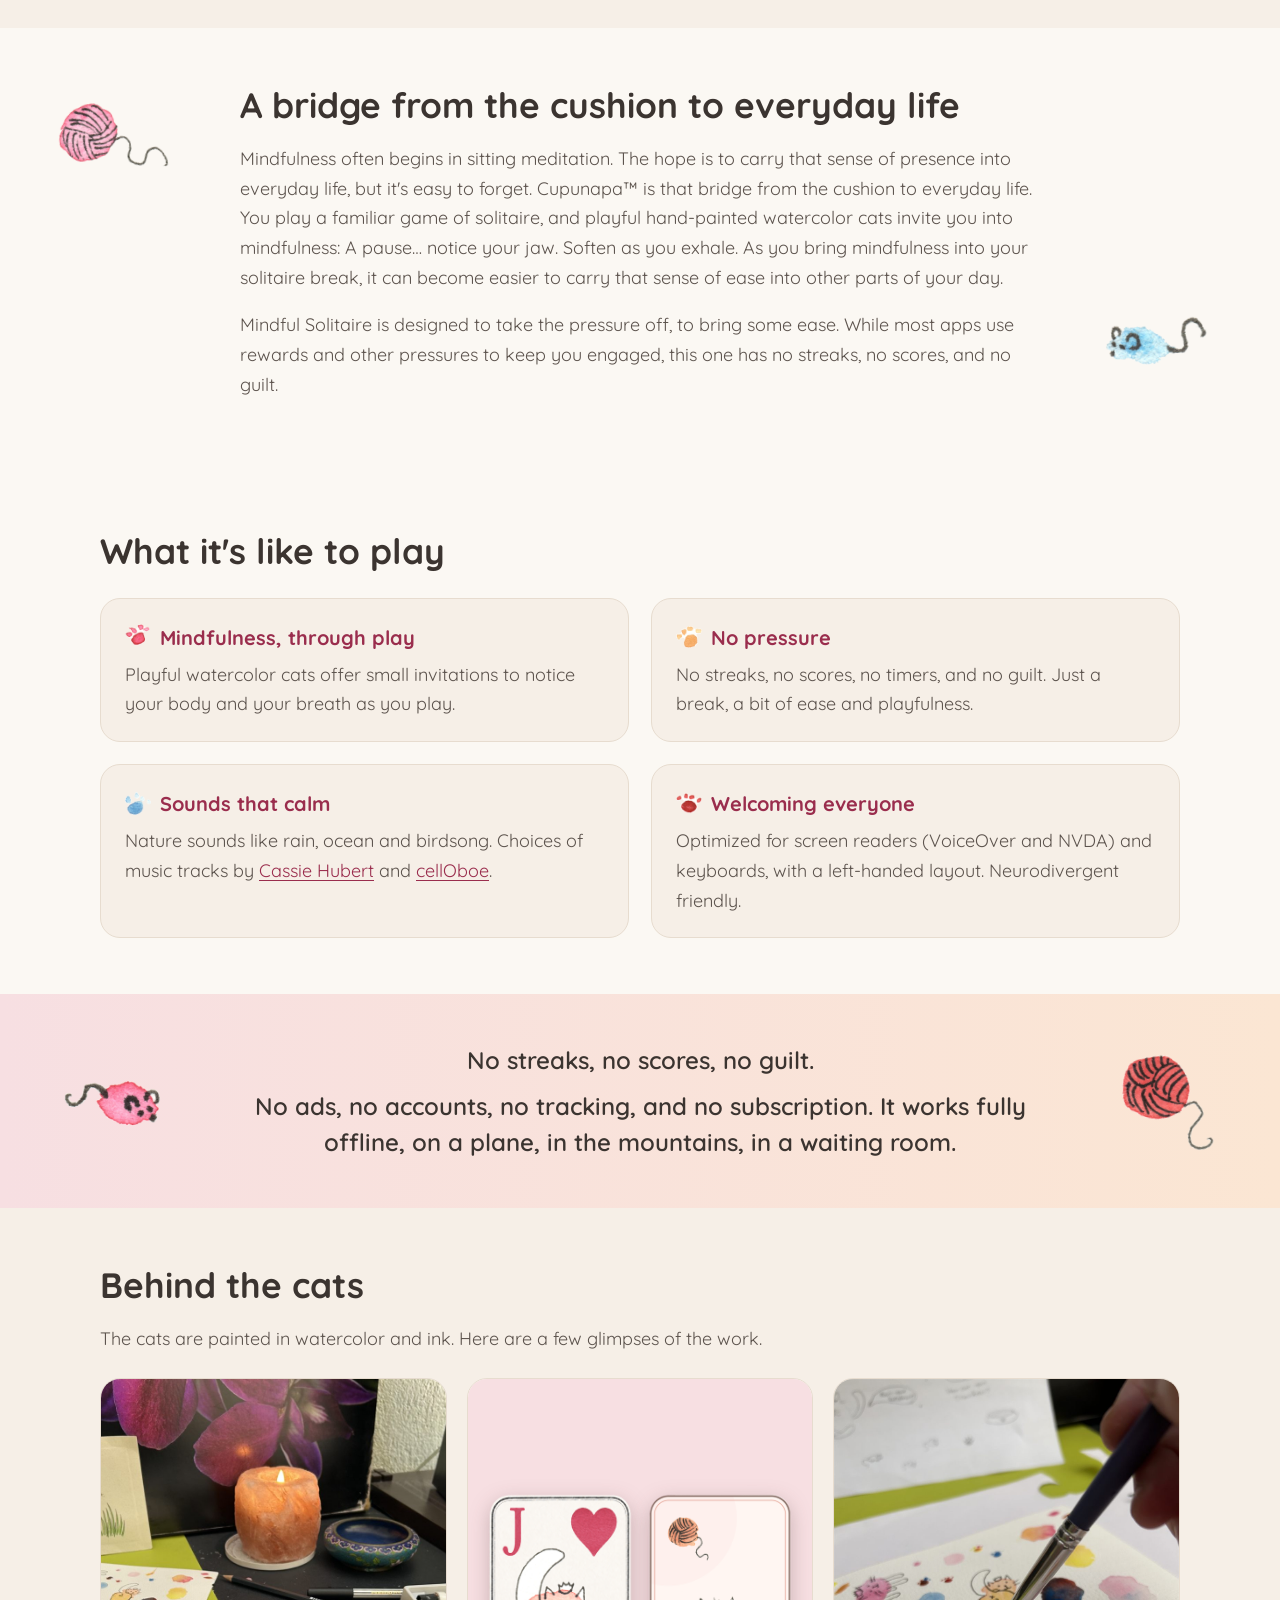
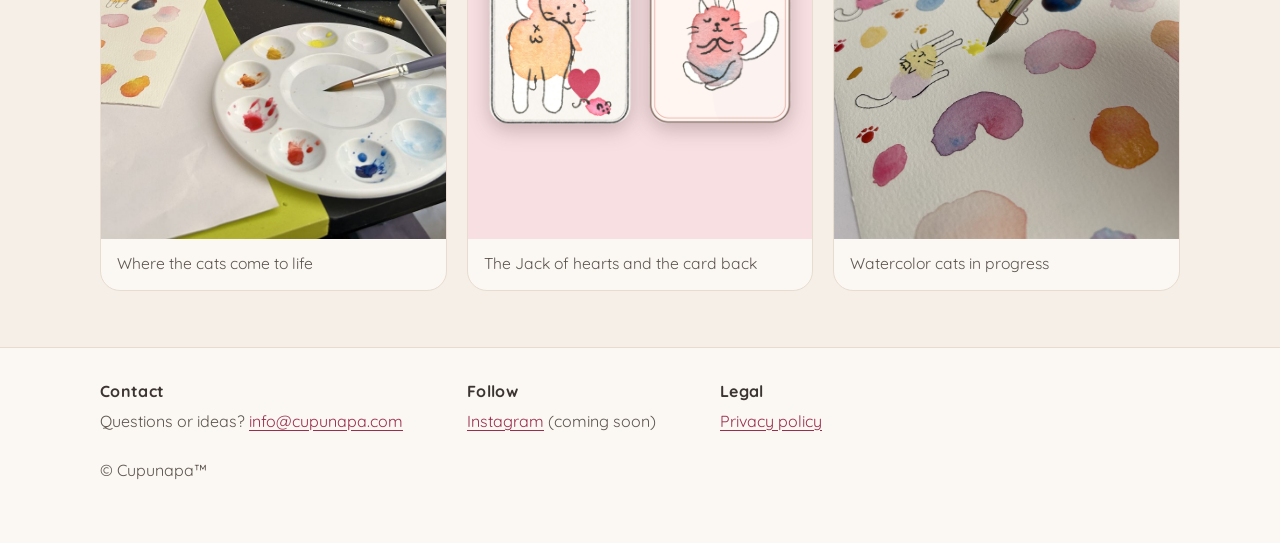
==== commit 7b76633c: "Website: 'Optimized for screen readers' under the phone picture (Dani: Optimized for everywhere) Co-" ====
--- a/index.html
+++ b/index.html
@@ -39,7 +39,7 @@
           <h1 id="hero-title"><span class="line">Mindfulness,</span> <span class="line">through play</span></h1>
         </div>
         <p class="welcome">Welcome to the Mindful Solitaire app, a new kind of game: release the pressure and bridge mindfulness into your daily life.</p>
-        <p class="also">Use it on your phone, tablet or computer.<br>Works with screen readers.</p>
+        <p class="also">Use it on your phone, tablet or computer.<br>Optimized for screen readers.</p>
         <p class="soon-note">Coming soon to the App Store and Google Play!</p>
       </div>
       <div class="hero-phone">
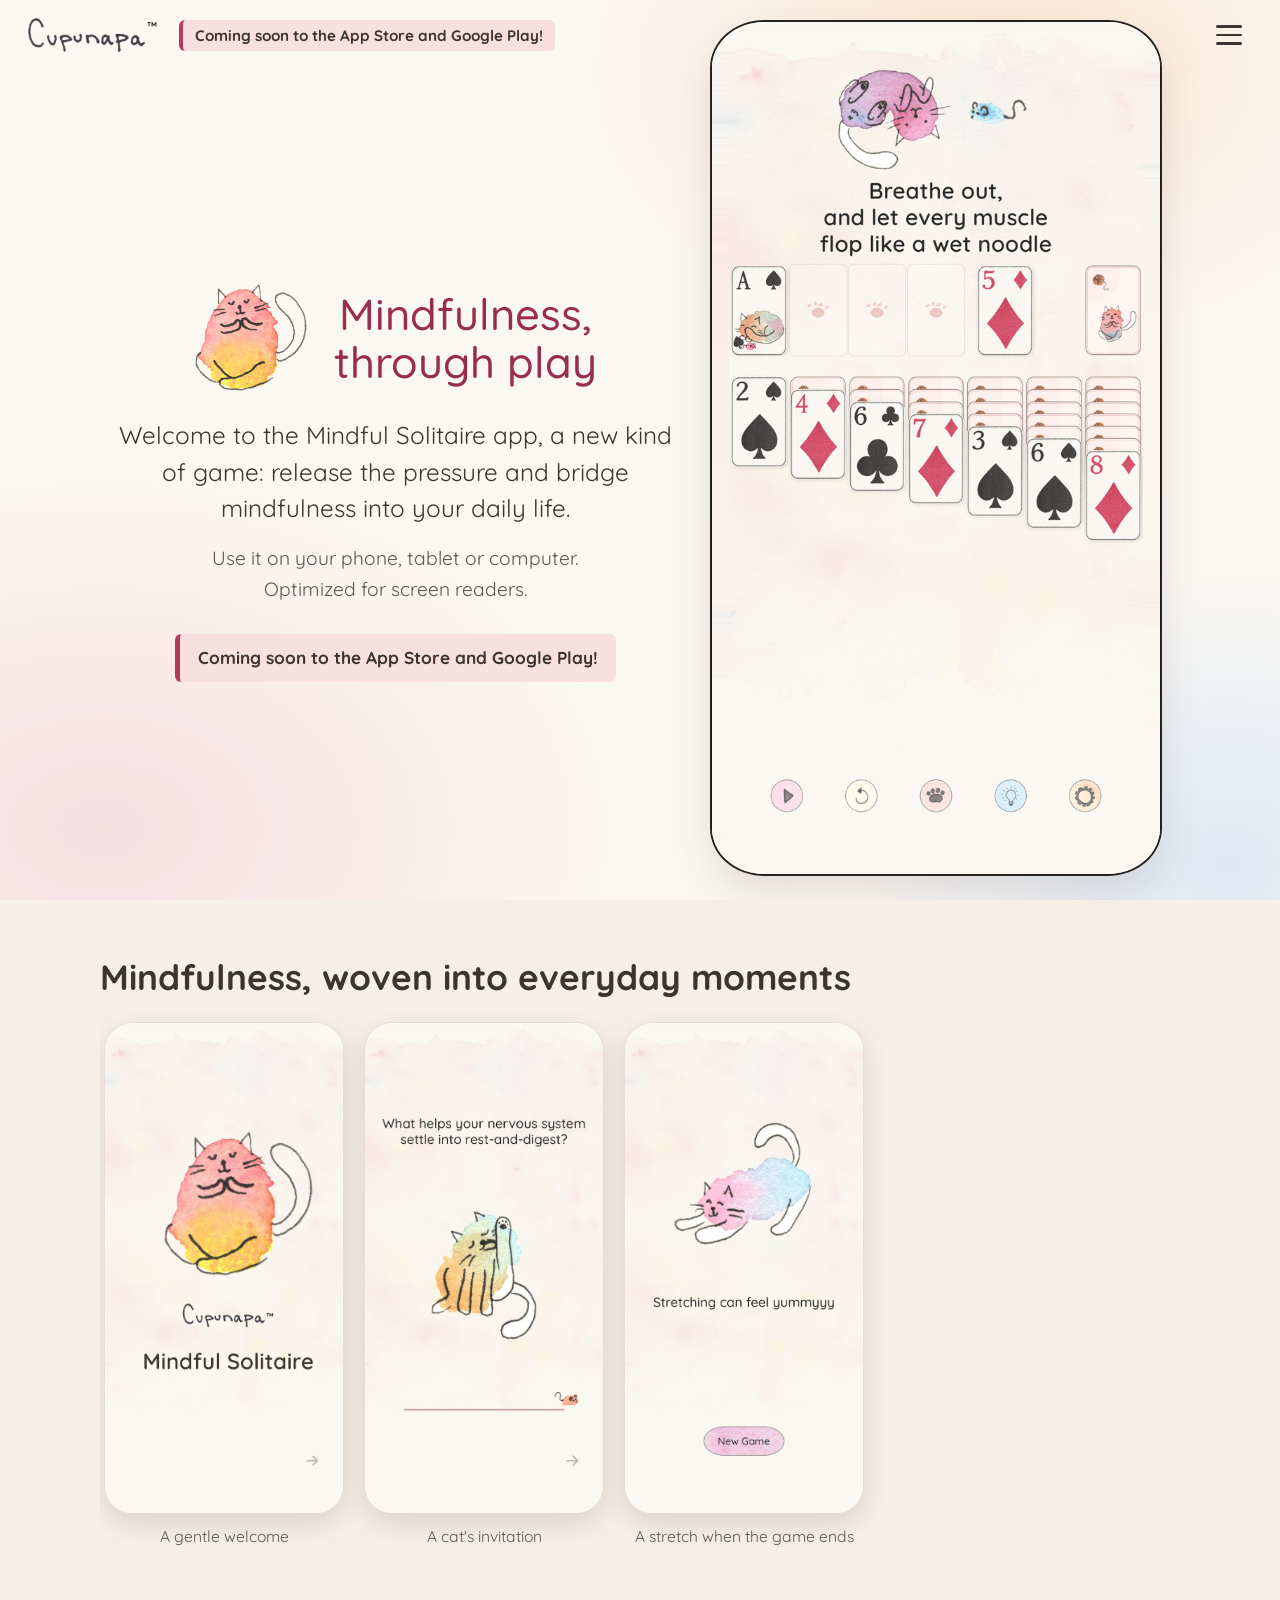
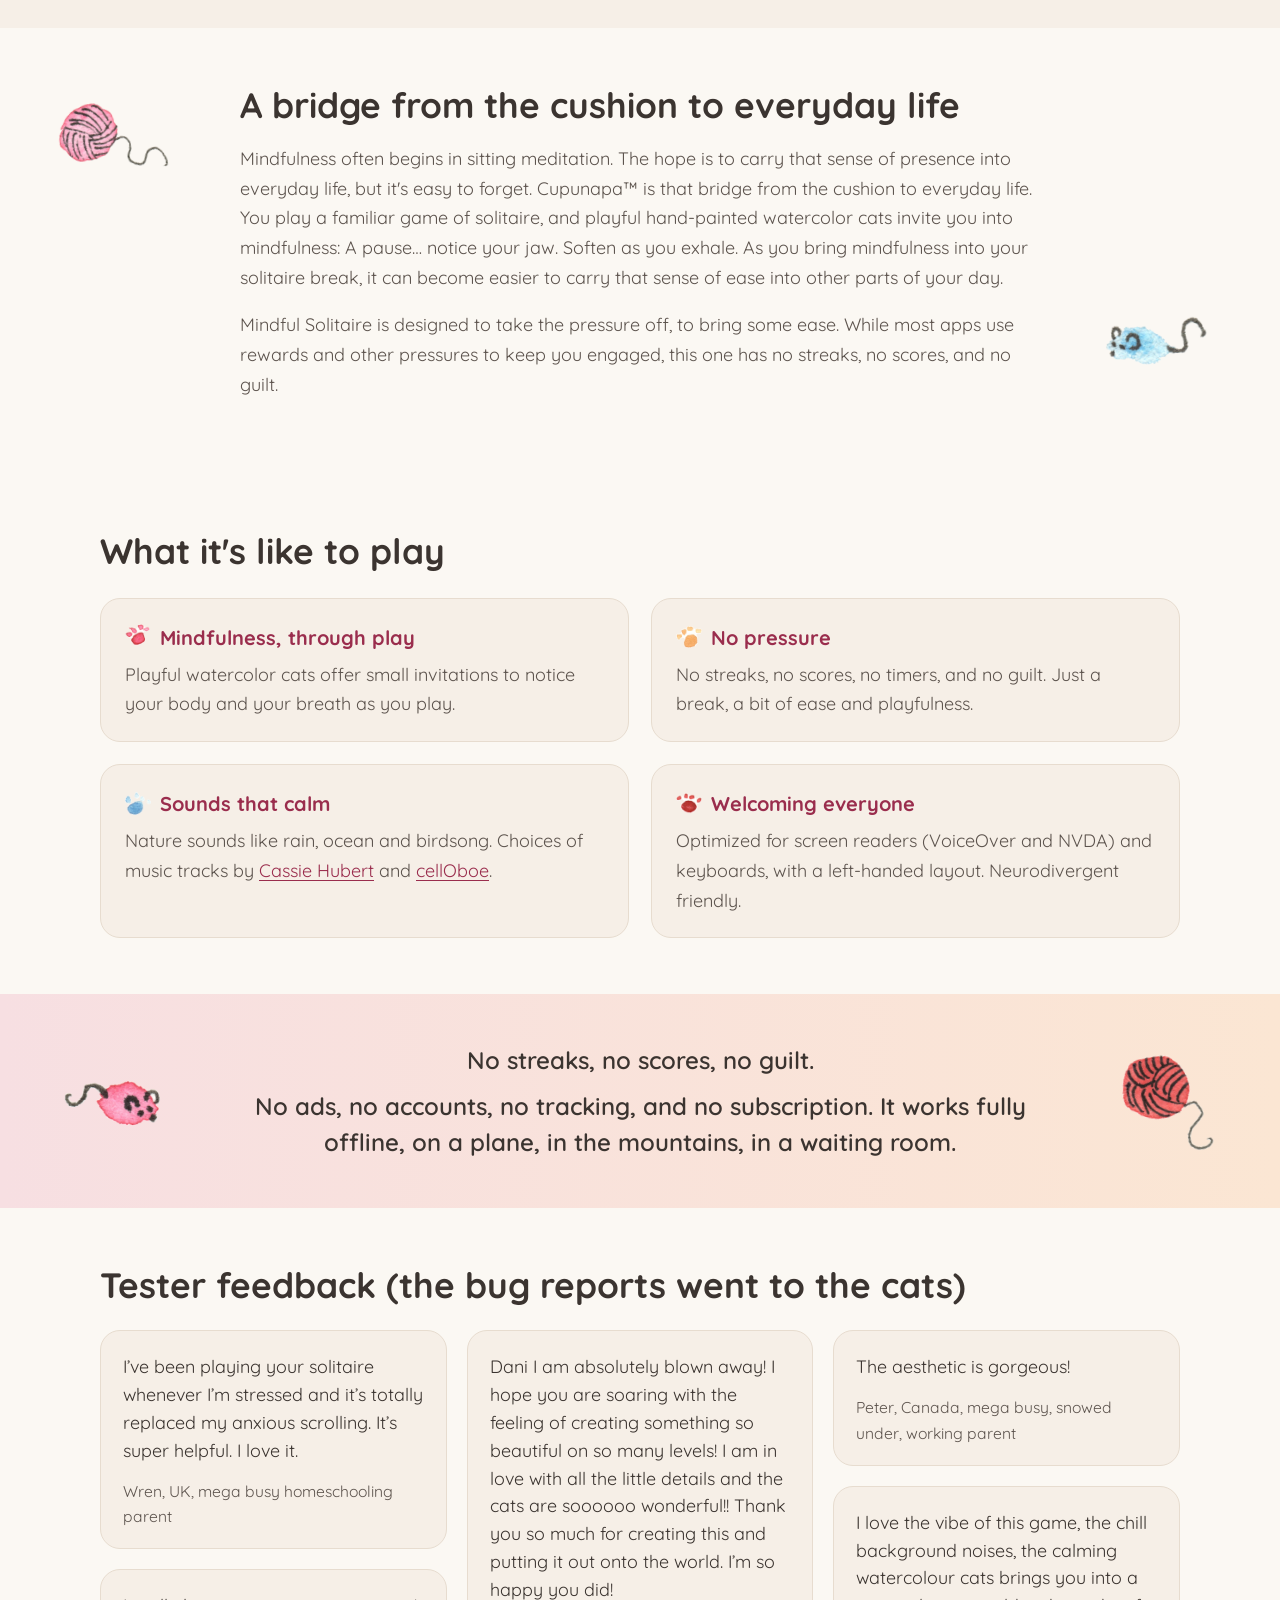
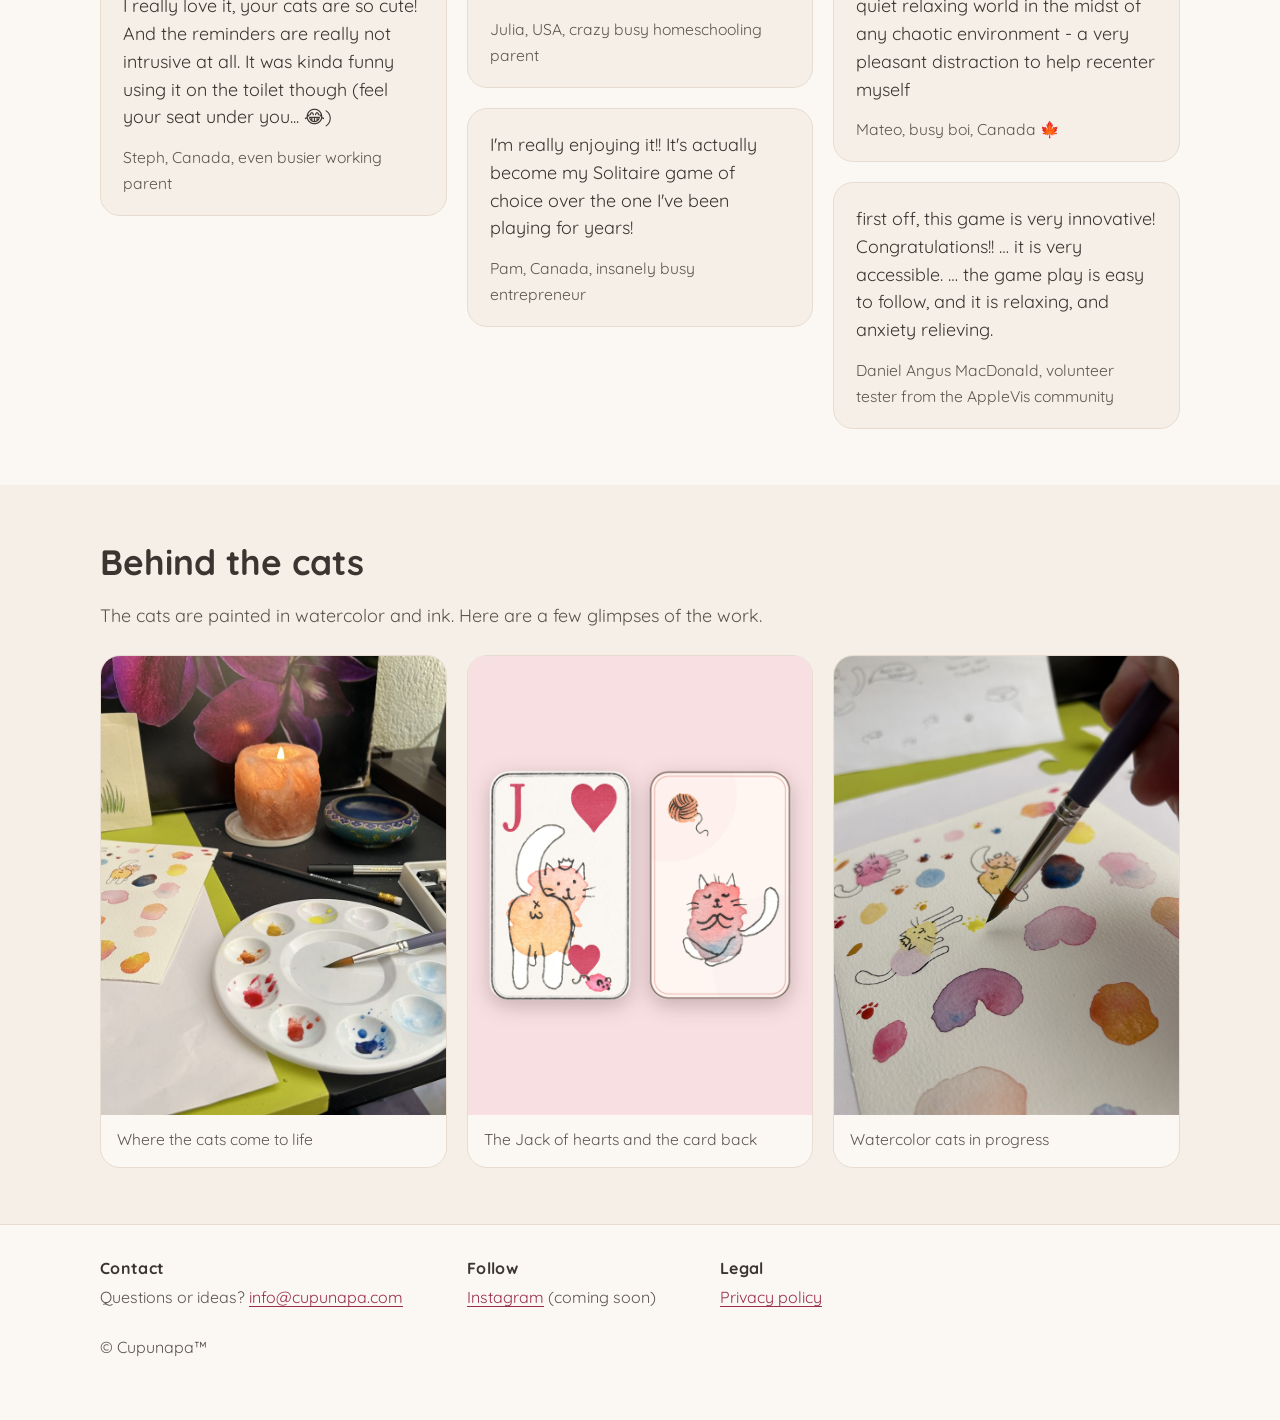
==== commit 406133e9: "Website: 'Tester feedback (the bug reports went to the cats)' with seven kind quotes, each with the " ====
--- a/index.html
+++ b/index.html
@@ -120,15 +120,21 @@
     <p>No ads, no accounts, no tracking, and no subscription. It works fully offline, on a plane, in the mountains, in a waiting room.</p>
   </section>
 
-  <!-- REVIEWS: Dani decided (2026-10-27) to wait until AFTER the app launches; reviews before launch would feel odd. Keep this commented out until then. When added: exact quotes + the credit line each person chose.
-       Template (do NOT publish placeholder text):
+  <!-- TESTER FEEDBACK: Dani chose the title 2026-11-06. Only quotes from people who said yes, EXACTLY as they wrote them, with the credit line each person chose. Bug reports are deliberately not shown. -->
   <section class="reviews" aria-labelledby="reviews-title">
     <div class="wrap">
-      <h2 id="reviews-title">What players are saying</h2>
-      <figure><blockquote><p>EXACT QUOTE</p></blockquote><figcaption>CREDIT AS THE PERSON CHOSE</figcaption></figure>
+      <h2 id="reviews-title">Tester feedback (the bug reports went to the cats)</h2>
+      <div class="reviews-grid">
+        <figure><blockquote><p>I’ve been playing your solitaire whenever I’m stressed and it’s totally replaced my anxious scrolling. It’s super helpful. I love it.</p></blockquote><figcaption>Wren, UK, mega busy homeschooling parent</figcaption></figure>
+        <figure><blockquote><p>I really love it, your cats are so cute! And the reminders are really not intrusive at all. It was kinda funny using it on the toilet though (feel your seat under you... 😂)</p></blockquote><figcaption>Steph, Canada, even busier working parent</figcaption></figure>
+        <figure><blockquote><p>Dani I am absolutely blown away! I hope you are soaring with the feeling of creating something so beautiful on so many levels! I am in love with all the little details and the cats are soooooo wonderful!! Thank you so much for creating this and putting it out onto the world. I’m so happy you did!</p></blockquote><figcaption>Julia, USA, crazy busy homeschooling parent</figcaption></figure>
+        <figure><blockquote><p>I'm really enjoying it!! It's actually become my Solitaire game of choice over the one I've been playing for years!</p></blockquote><figcaption>Pam, Canada, insanely busy entrepreneur</figcaption></figure>
+        <figure><blockquote><p>The aesthetic is gorgeous!</p></blockquote><figcaption>Peter, Canada, mega busy, snowed under, working parent</figcaption></figure>
+        <figure><blockquote><p>I love the vibe of this game, the chill background noises, the calming watercolour cats brings you into a quiet relaxing world in the midst of any chaotic environment - a very pleasant distraction to help recenter myself</p></blockquote><figcaption>Mateo, busy boi, Canada 🍁</figcaption></figure>
+        <figure><blockquote><p>first off, this game is very innovative! Congratulations!! … it is very accessible. … the game play is easy to follow, and it is relaxing, and anxiety relieving.</p></blockquote><figcaption>Daniel Angus MacDonald, volunteer tester from the AppleVis community</figcaption></figure>
+      </div>
     </div>
   </section>
-  -->
 
   <section class="gallery" aria-labelledby="gallery-title">
     <div class="wrap">
--- a/style.css
+++ b/style.css
@@ -231,3 +231,11 @@
 .doc-contact h2 { margin: 0; }
 .doc-mouse { flex: none; width: 92px; height: auto; user-select: none; pointer-events: none; }
 .perks .perks-first { margin-bottom: 10px; }
+
+/* tester feedback: kind words only, each with the credit its author chose */
+.reviews { background: var(--paper); }
+.reviews-grid { column-width: 280px; column-gap: 20px; margin-top: 24px; }
+.reviews-grid figure { break-inside: avoid; margin: 0 0 20px; padding: 22px 22px 18px; border-radius: 20px; border: 1px solid var(--line); background: var(--paper-2); display: flex; flex-direction: column; gap: 14px; }
+.reviews-grid blockquote { margin: 0; }
+.reviews-grid blockquote p { margin: 0; font-size: 1.12rem; line-height: 1.55; color: var(--ink); }
+.reviews-grid figcaption { font-size: .98rem; color: var(--ink-soft); }
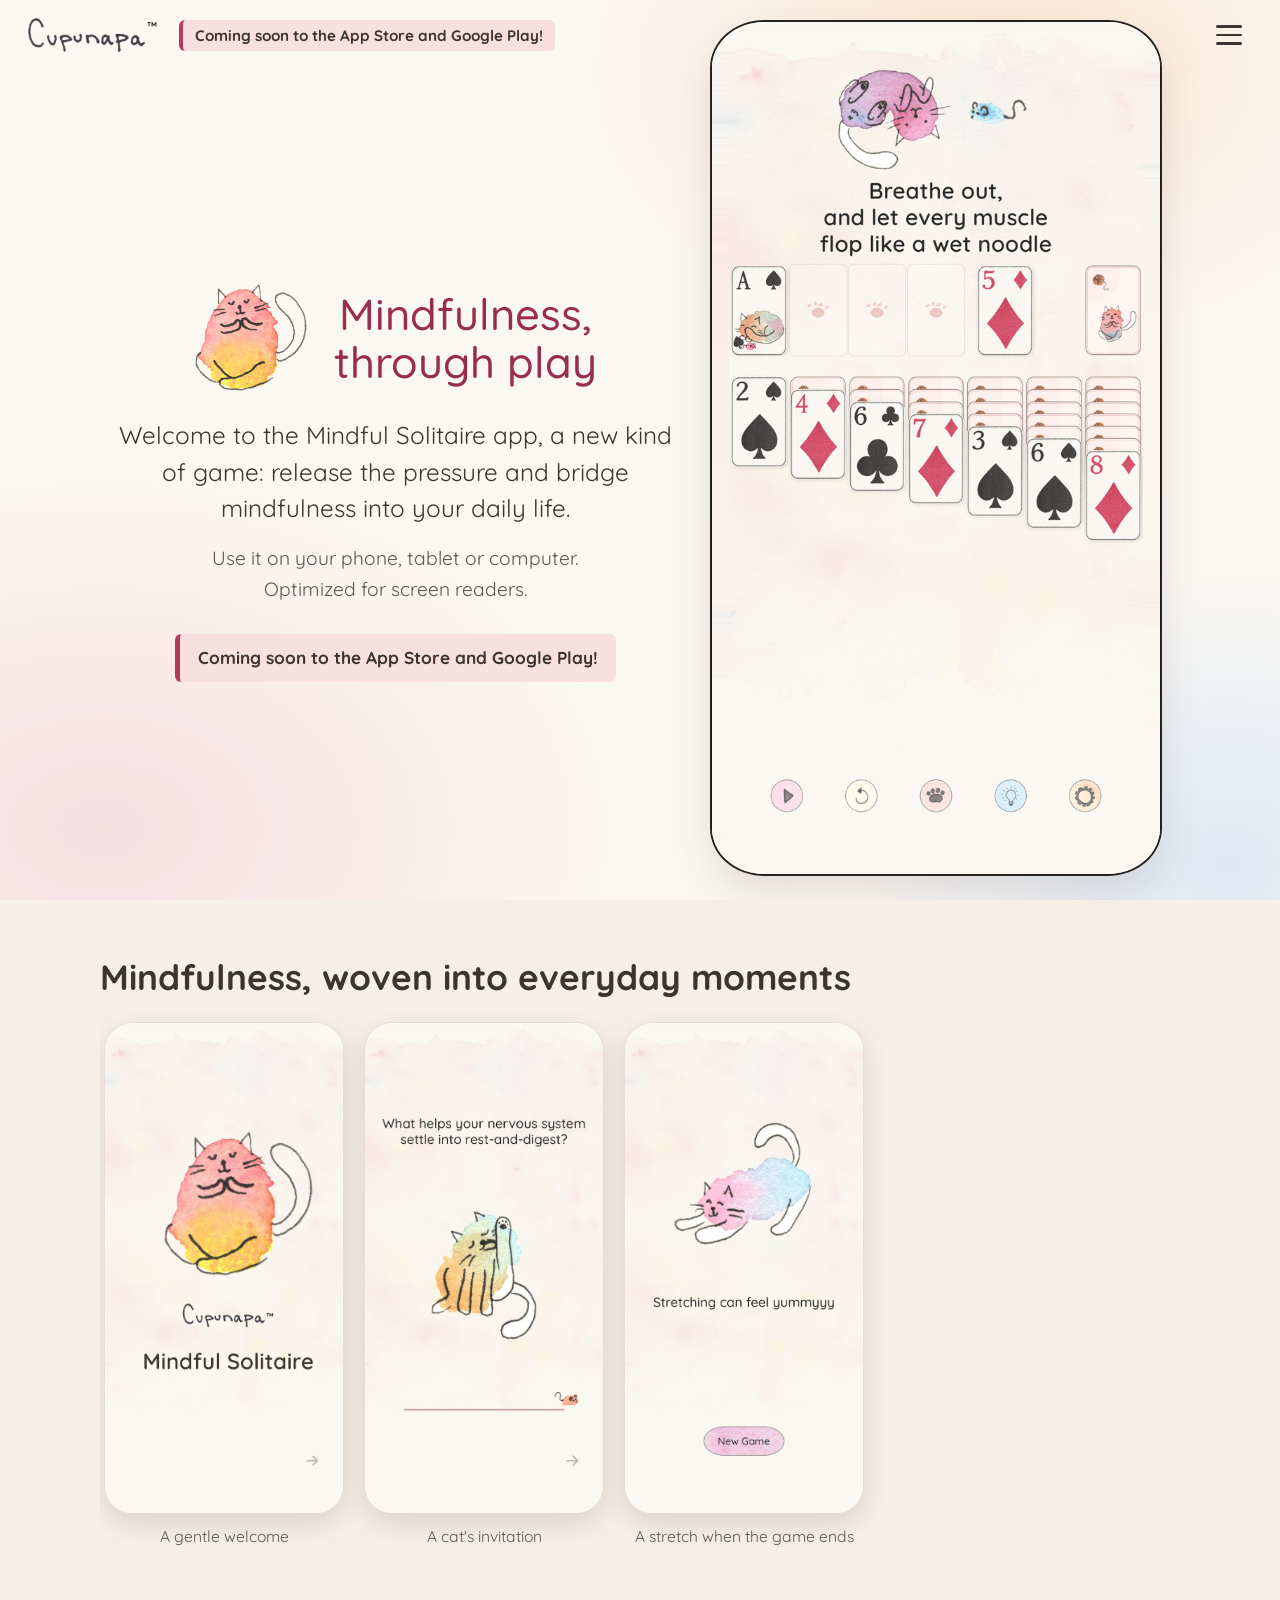
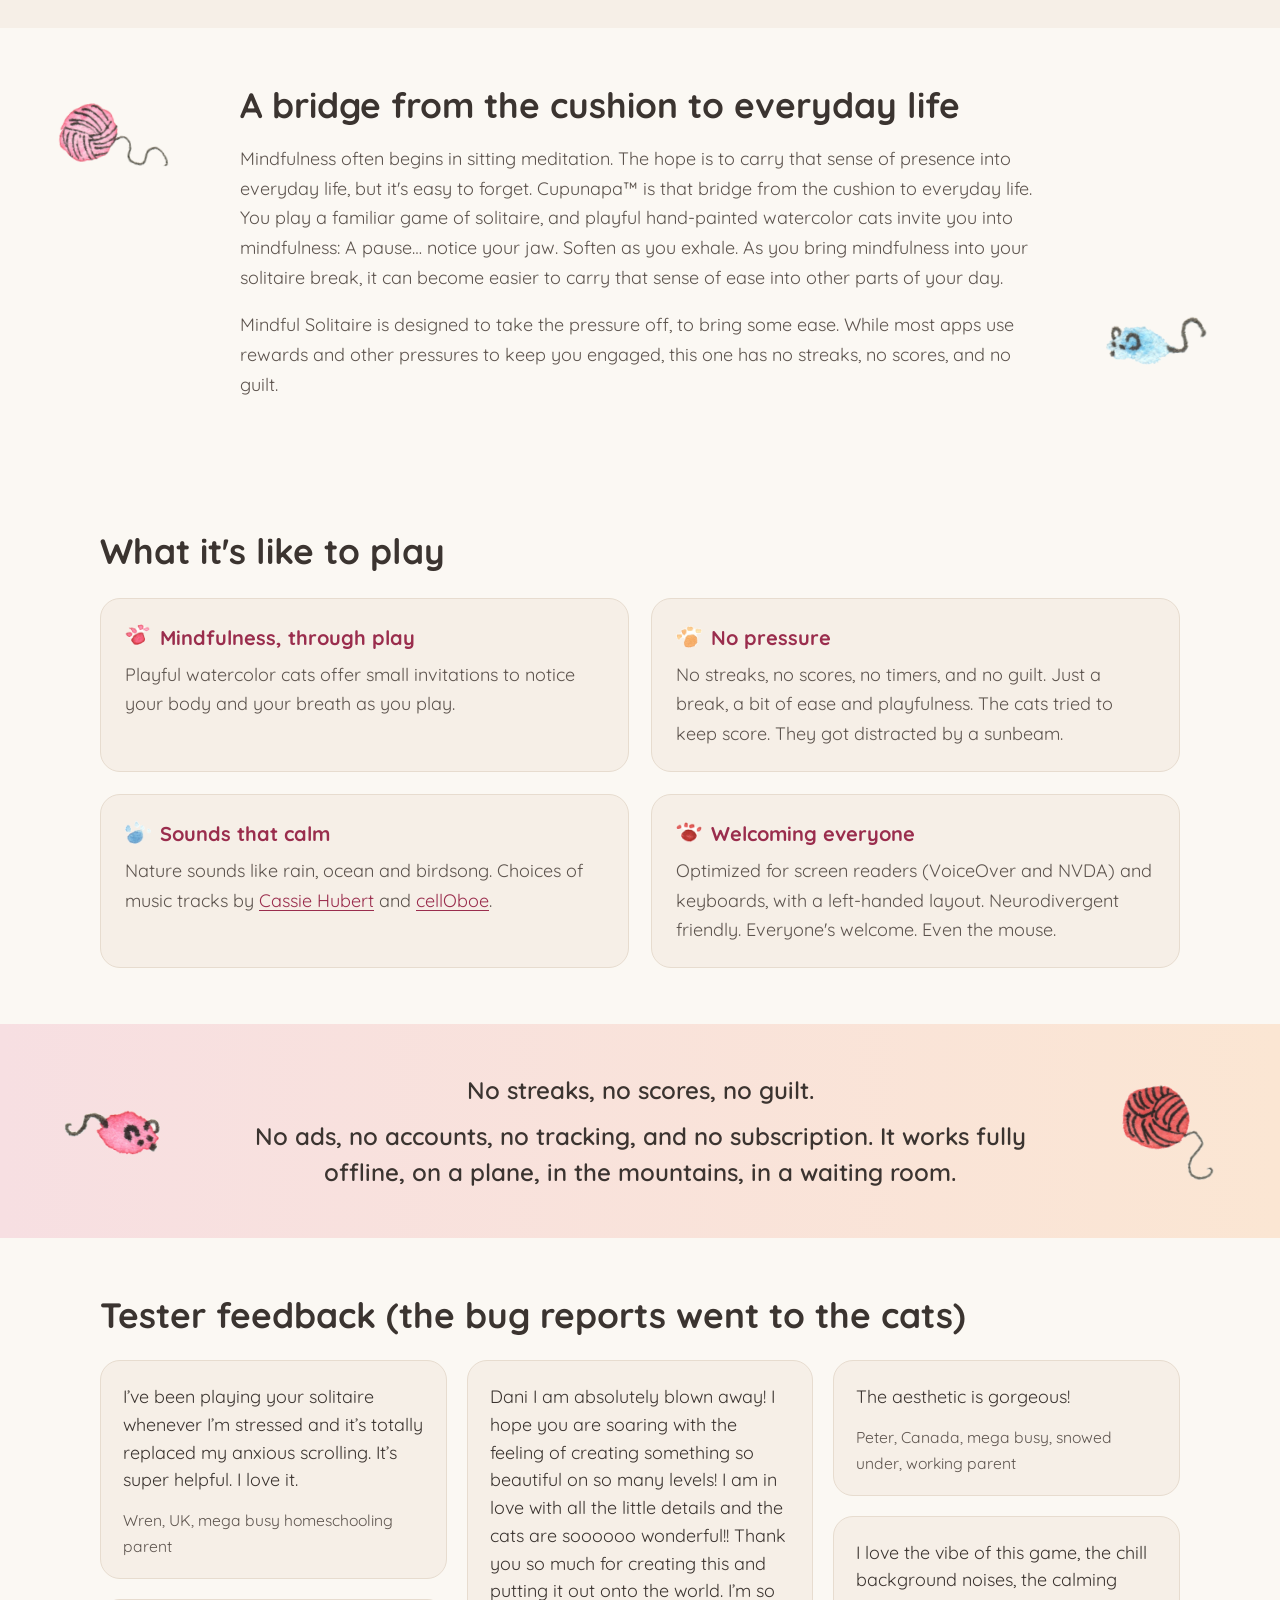
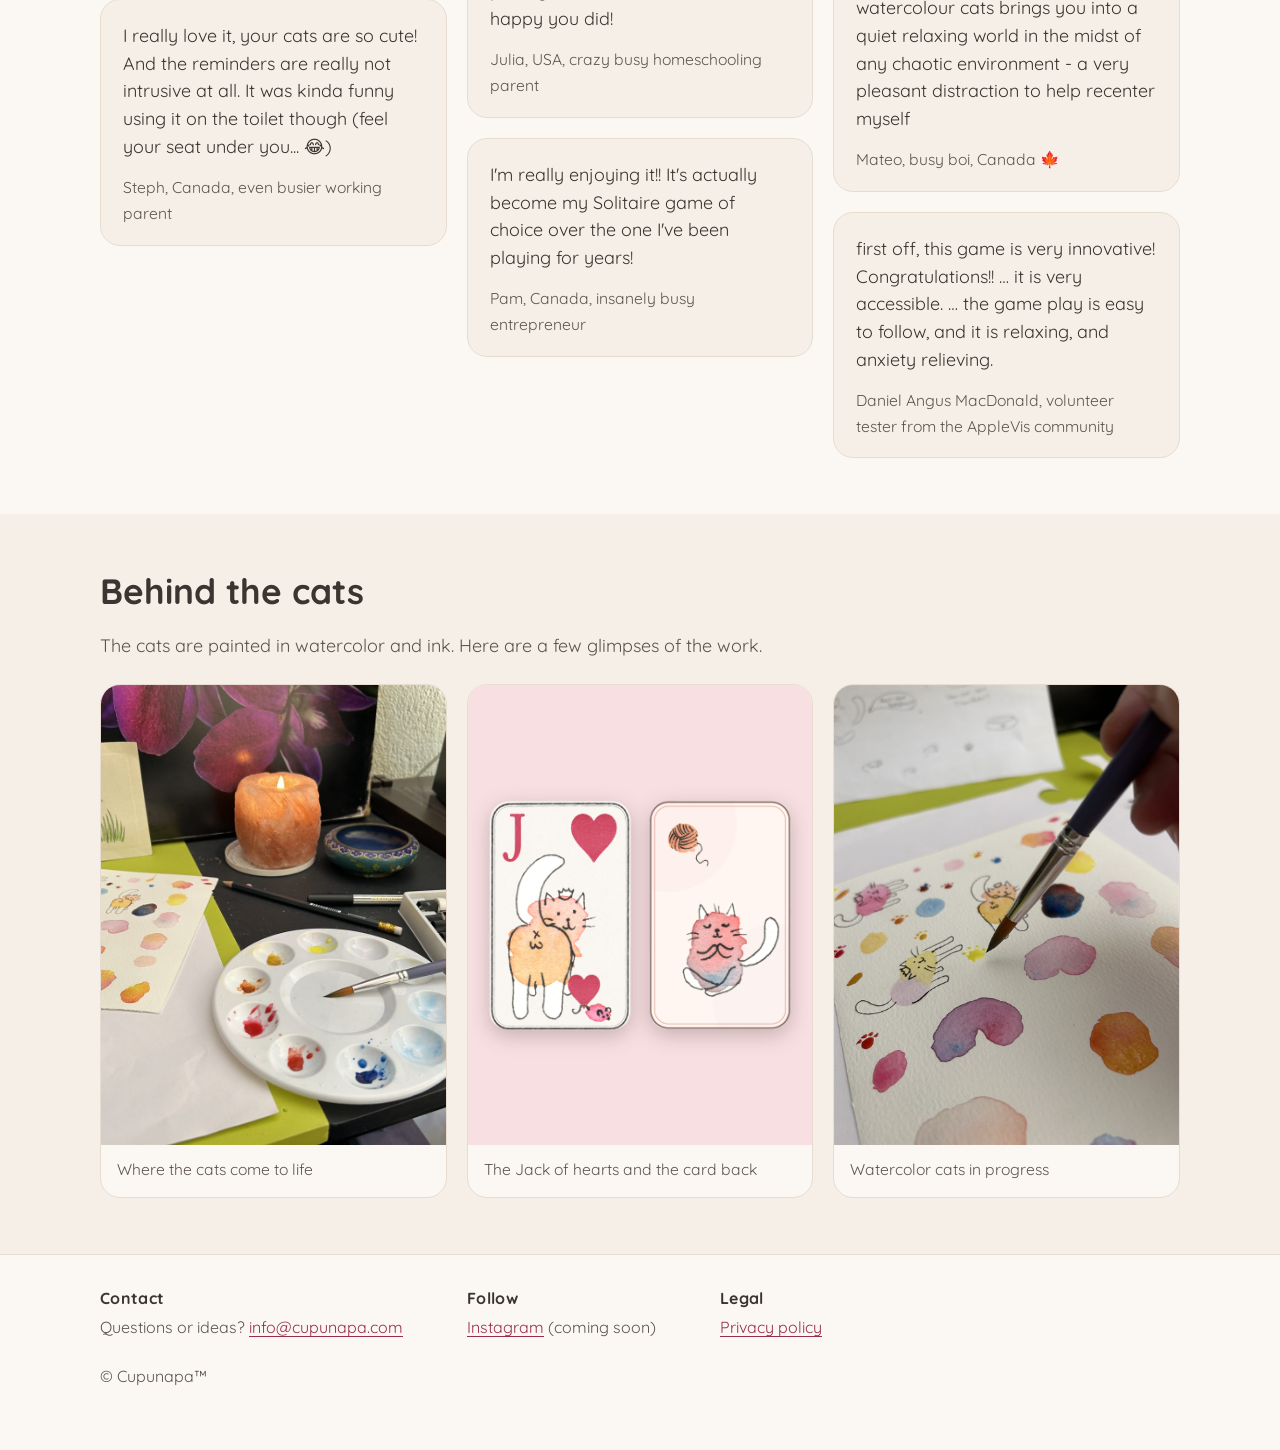
==== commit 6522f4bd: "Website: two witty lines (the cats and the sunbeam; even the mouse), Dani's picks 16 and 18 Co-Autho" ====
--- a/index.html
+++ b/index.html
@@ -97,7 +97,7 @@
         </div>
         <div class="feature">
           <h3>No pressure</h3>
-          <p>No streaks, no scores, no timers, and no guilt. Just a break, a bit of ease and playfulness.</p>
+          <p>No streaks, no scores, no timers, and no guilt. Just a break, a bit of ease and playfulness. The cats tried to keep score. They got distracted by a sunbeam.</p>
         </div>
         <div class="feature">
           <h3>Sounds that calm</h3>
@@ -106,7 +106,7 @@
         </div>
         <div class="feature">
           <h3>Welcoming everyone</h3>
-          <p>Optimized for screen readers (VoiceOver and NVDA) and keyboards, with a left-handed layout. Neurodivergent friendly.</p>
+          <p>Optimized for screen readers (VoiceOver and NVDA) and keyboards, with a left-handed layout. Neurodivergent friendly. Everyone's welcome. Even the mouse.</p>
         </div>
       </div>
     </div>
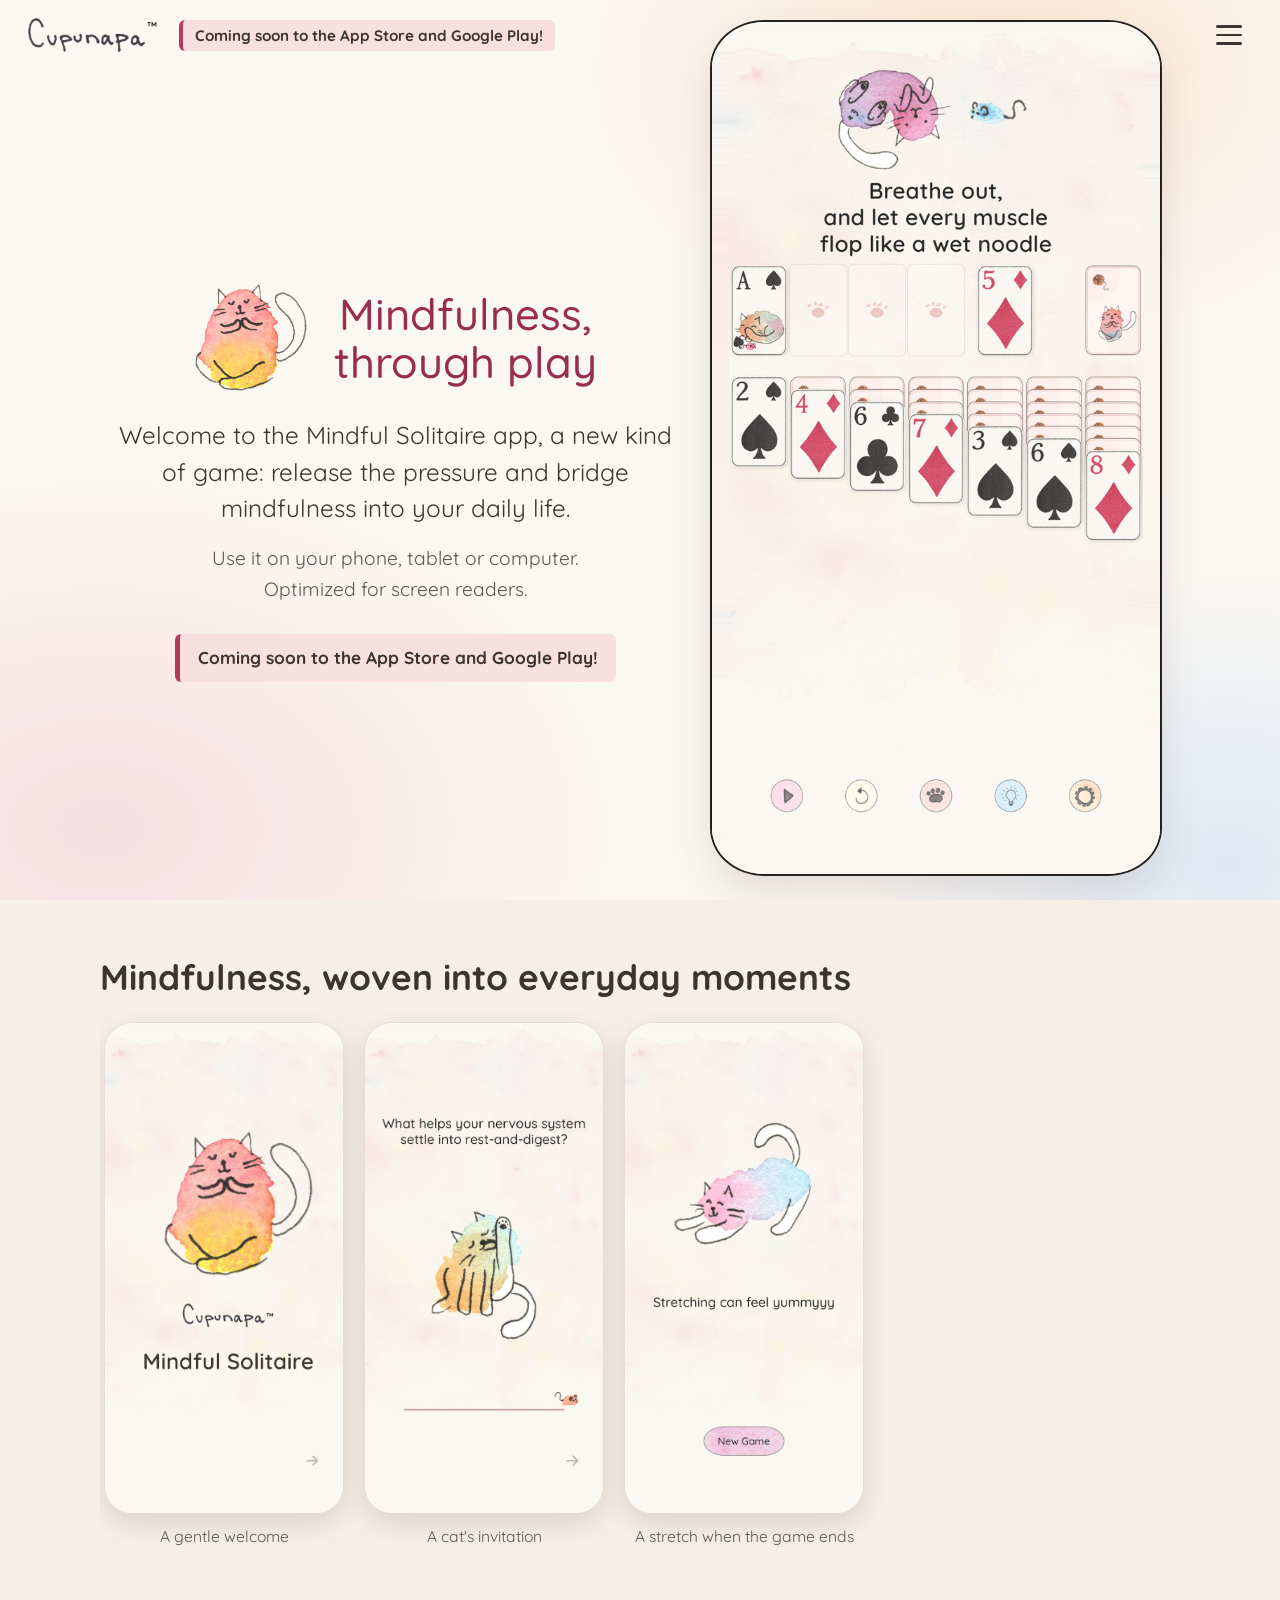
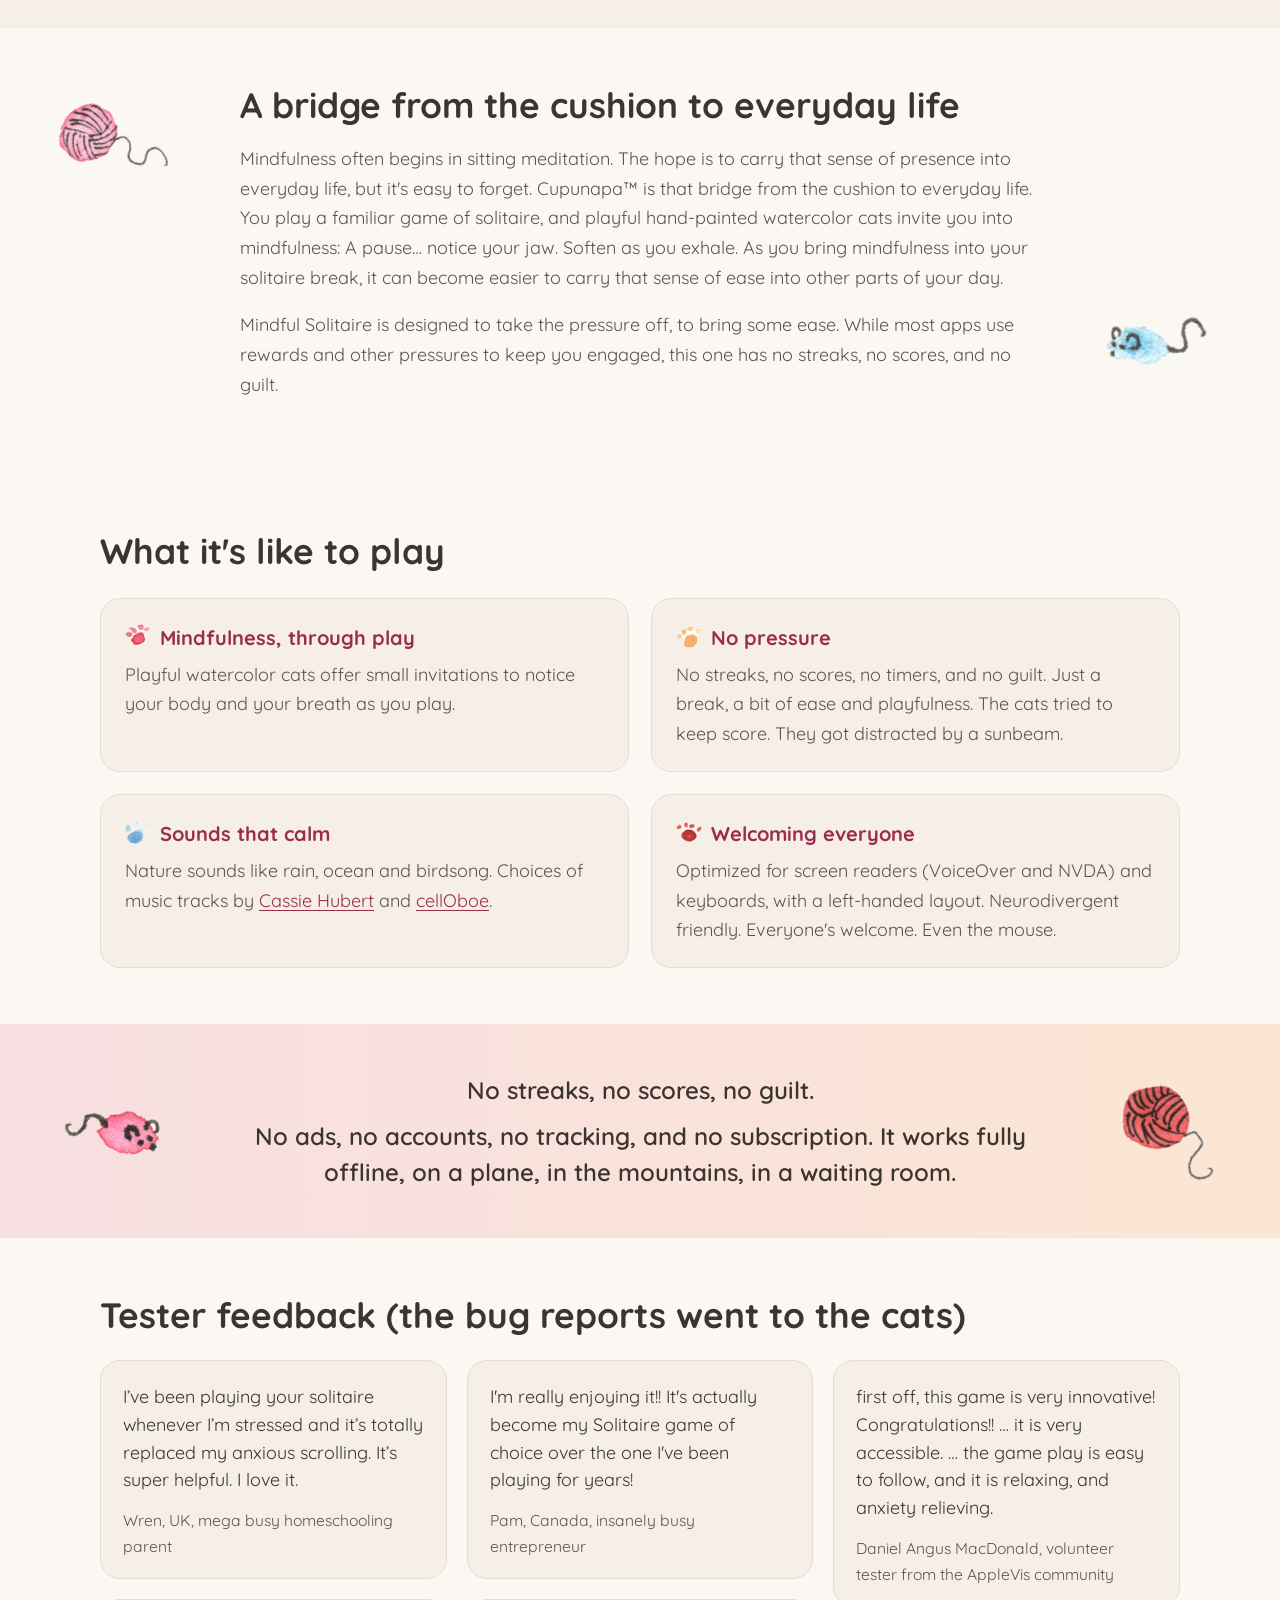
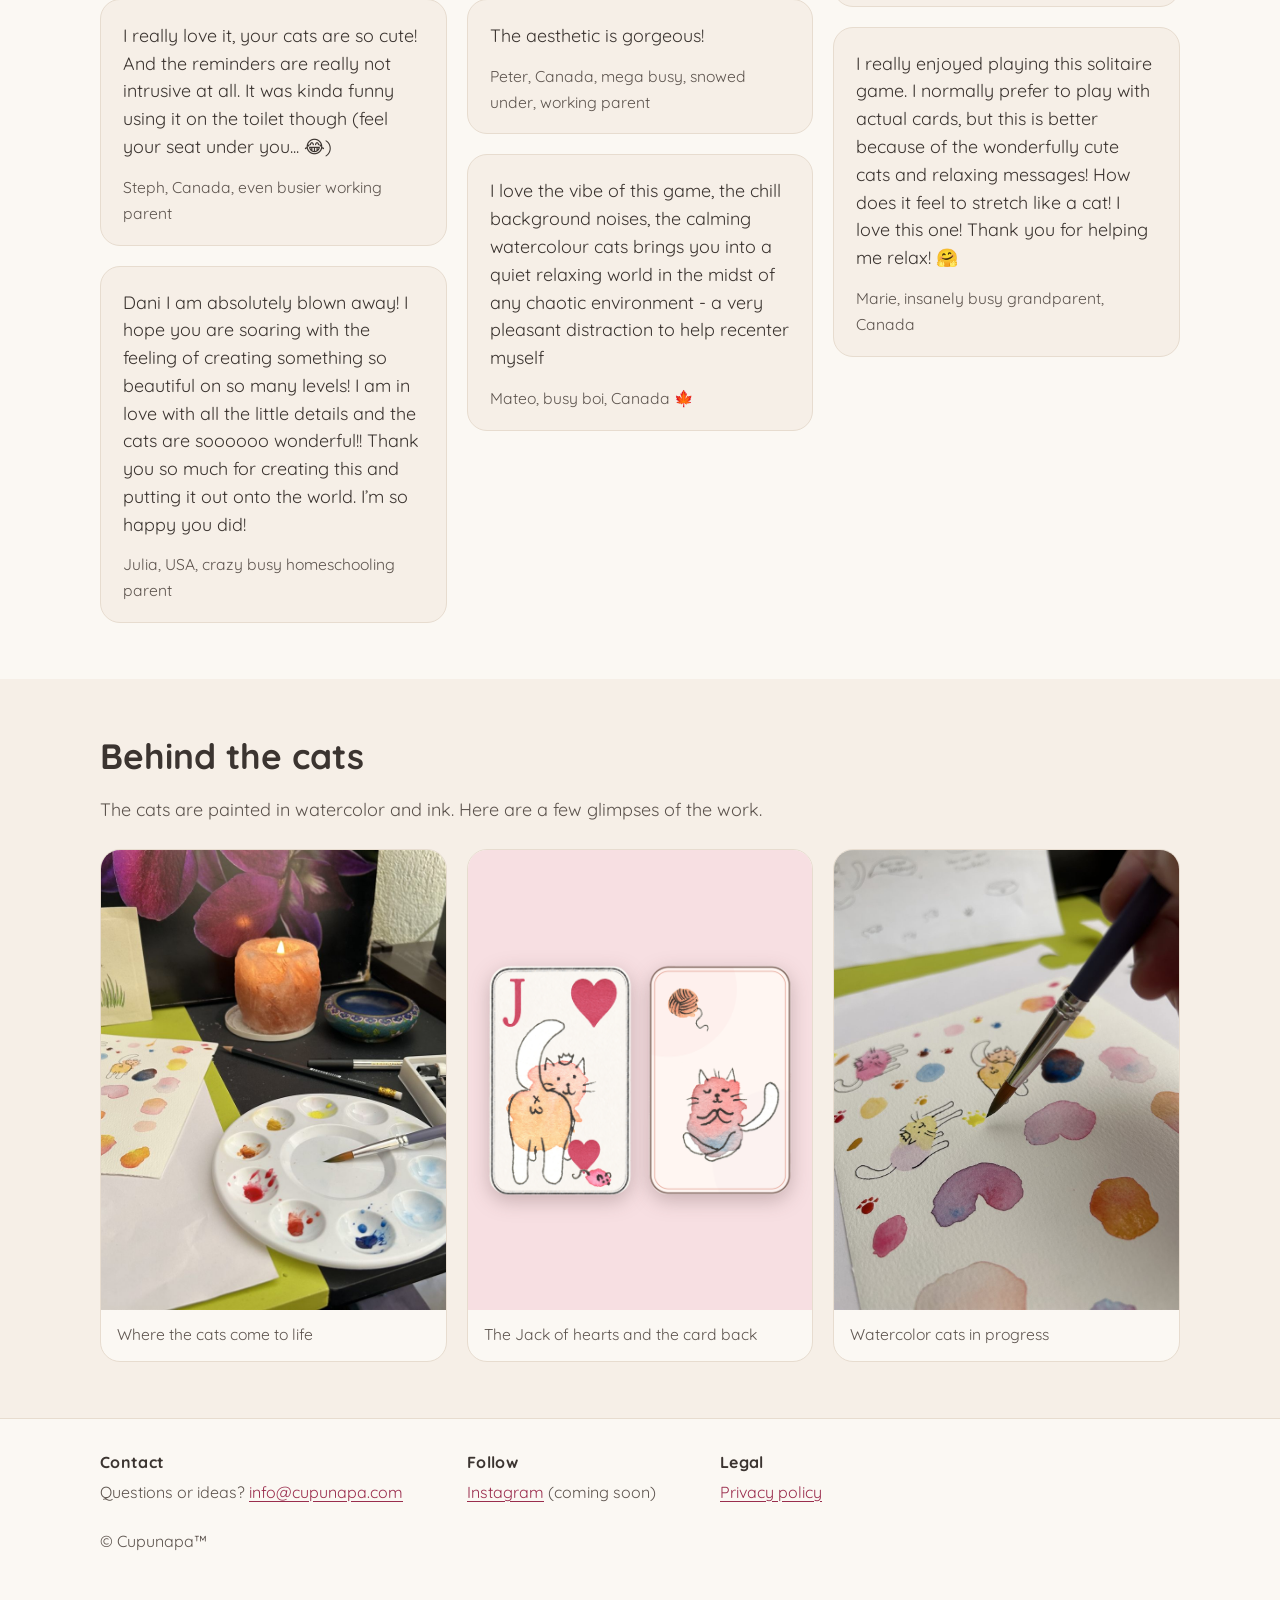
==== commit d994864e: "website: new tester quote (Marie), shared with permission Co-Authored-By: Claude Sonnet 5.5 <noreply" ====
--- a/index.html
+++ b/index.html
@@ -132,6 +132,7 @@
         <figure><blockquote><p>The aesthetic is gorgeous!</p></blockquote><figcaption>Peter, Canada, mega busy, snowed under, working parent</figcaption></figure>
         <figure><blockquote><p>I love the vibe of this game, the chill background noises, the calming watercolour cats brings you into a quiet relaxing world in the midst of any chaotic environment - a very pleasant distraction to help recenter myself</p></blockquote><figcaption>Mateo, busy boi, Canada 🍁</figcaption></figure>
         <figure><blockquote><p>first off, this game is very innovative! Congratulations!! … it is very accessible. … the game play is easy to follow, and it is relaxing, and anxiety relieving.</p></blockquote><figcaption>Daniel Angus MacDonald, volunteer tester from the AppleVis community</figcaption></figure>
+        <figure><blockquote><p>I really enjoyed playing this solitaire game. I normally prefer to play with actual cards, but this is better because of the wonderfully cute cats and relaxing messages! How does it feel to stretch like a cat! I love this one! Thank you for helping me relax! 🤗</p></blockquote><figcaption>Marie, insanely busy grandparent, Canada</figcaption></figure>
       </div>
     </div>
   </section>
